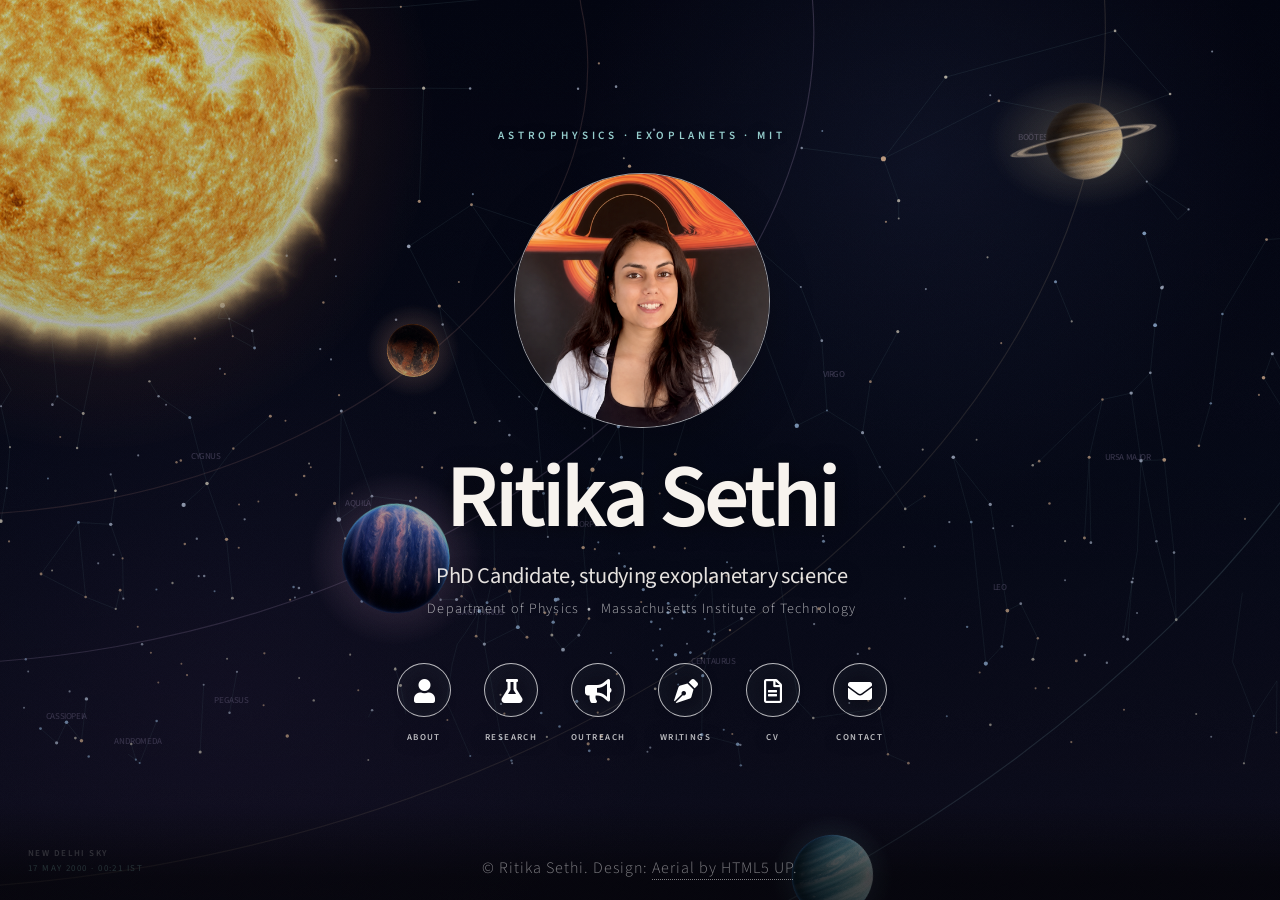
==== index.html @ bb8f1ed7 "Simplify contact layout" ====
<!DOCTYPE HTML>
<!--
	Aerial by HTML5 UP
	html5up.net | @ajlkn
	Free for personal and commercial use under the CCA 3.0 license (html5up.net/license)
	Customized for Ritika Sethi.
-->
<html lang="en">
	<head>
		<title>Ritika Sethi | Exoplanetary Science</title>
		<meta charset="utf-8" />
		<meta name="viewport" content="width=device-width, initial-scale=1, user-scalable=no" />
		<meta name="description" content="Ritika Sethi is a PhD candidate at MIT studying exoplanetary science." />
		<meta name="theme-color" content="#080b18" />
		<script>if (/^((?!chrome|crios|android|edg).)*safari/i.test(navigator.userAgent)) document.documentElement.classList.add('is-safari');</script>
		<link rel="stylesheet" href="assets/css/main.css" />
		<link rel="stylesheet" href="assets/css/styles.css" />
		<noscript><link rel="stylesheet" href="assets/css/noscript.css" /></noscript>
	</head>
	<body class="is-preload">
		<div id="wrapper">
			<div id="bg" aria-hidden="true"></div>
			<canvas id="sky-map" aria-hidden="true"></canvas>
			<div class="sun-glow" aria-hidden="true"></div>
			<img class="realistic-star" src="assets/images/star-realistic-display.png" alt="" aria-hidden="true" decoding="async" />
			<svg class="planetary-lanes" viewBox="0 0 1440 900" preserveAspectRatio="xMidYMid slice" aria-hidden="true" xmlns="http://www.w3.org/2000/svg" xmlns:xlink="http://www.w3.org/1999/xlink">
				<!-- Concentric, gently tilted ellipses centered on the visible Sun at (100, 105). -->
				<path id="lane-rocky" class="orbit-line orbit-line-rocky" d="M 661 6 A 570 390 -10 1 1 -461 204 A 570 390 -10 1 1 661 6" />
				<path id="lane-hot" class="orbit-line orbit-line-hot" d="M 888 -34 A 800 550 -10 1 1 -688 244 A 800 550 -10 1 1 888 -34" />
				<path id="lane-ringed" class="orbit-line orbit-line-ringed" d="M 1173 -84 A 1090 750 -10 1 1 -973 294 A 1090 750 -10 1 1 1173 -84" />
				<path id="lane-ice" class="orbit-line orbit-line-ice" d="M 1548 -150 A 1470 1010 -10 1 1 -1348 360 A 1470 1010 -10 1 1 1548 -150" />
				<defs>
					<radialGradient id="glow-rocky">
						<stop offset="0%" stop-color="#e9a98f" stop-opacity="0.42" />
						<stop offset="100%" stop-color="#e9a98f" stop-opacity="0" />
					</radialGradient>
					<radialGradient id="glow-hot">
						<stop offset="0%" stop-color="#e3a8c5" stop-opacity="0.4" />
						<stop offset="100%" stop-color="#e3a8c5" stop-opacity="0" />
					</radialGradient>
					<radialGradient id="glow-ringed">
						<stop offset="0%" stop-color="#ead39f" stop-opacity="0.34" />
						<stop offset="100%" stop-color="#ead39f" stop-opacity="0" />
					</radialGradient>
					<radialGradient id="glow-ice">
						<stop offset="0%" stop-color="#9ed9e5" stop-opacity="0.38" />
						<stop offset="100%" stop-color="#9ed9e5" stop-opacity="0" />
					</radialGradient>
					<!-- Only the viewport-facing portions are animated; the complete ellipses remain visible above. -->
					<path id="motion-rocky" d="M 651 -33 A 570 390 -10 0 1 -33 499" />
					<path id="motion-hot" d="M 881 -65 A 800 550 -10 0 1 -65 662" />
					<path id="motion-ringed" d="M 1178 -52 A 1090 750 -10 0 1 -78 867" />
					<path id="motion-ice" d="M 1486 294 A 1470 1010 -10 0 1 774 946" />
				</defs>

				<g class="planet-sprite rocky-planet" data-motion-path="motion-rocky" data-travel-time="14">
					<circle class="planet-glow" r="47" fill="url(#glow-rocky)" />
					<image href="assets/images/planet-rocky-display.png" xlink:href="assets/images/planet-rocky-display.png" x="-33" y="-33" width="66" height="66" />
				</g>
				<g class="planet-sprite hot-jupiter" data-motion-path="motion-hot" data-travel-time="19">
					<circle class="planet-glow" r="88" fill="url(#glow-hot)" />
					<image href="assets/images/exoplanet-realistic-display.png" xlink:href="assets/images/exoplanet-realistic-display.png" x="-65" y="-65" width="130" height="130" />
				</g>
				<g class="planet-sprite ringed-planet" data-motion-path="motion-ringed" data-travel-time="24">
					<ellipse class="planet-glow" rx="98" ry="68" fill="url(#glow-ringed)" />
					<image href="assets/images/planet-ringed-display.png" xlink:href="assets/images/planet-ringed-display.png" x="-78" y="-52" width="156" height="104" />
				</g>
				<g class="planet-sprite ice-giant" data-motion-path="motion-ice" data-travel-time="30">
					<circle class="planet-glow" r="61" fill="url(#glow-ice)" />
					<image href="assets/images/planet-ice-giant-display.png" xlink:href="assets/images/planet-ice-giant-display.png" x="-46" y="-46" width="92" height="92" />
				</g>
			</svg>
			<div id="overlay" aria-hidden="true"></div>
			<div id="main">

				<header id="header">
					<p class="eyebrow">Astrophysics · Exoplanets · MIT</p>
					<div class="profile-placeholder">
						<img src="assets/images/ritika-profile-display.png" alt="Portrait of Ritika Sethi in front of black-hole artwork" decoding="async" fetchpriority="high" />
					</div>
					<h1>Ritika Sethi</h1>
					<p class="identity">PhD Candidate, studying exoplanetary science</p>
					<p class="institution">Department of Physics &nbsp;&bull;&nbsp; Massachusetts Institute of Technology</p>
					<nav aria-label="Primary navigation">
						<ul>
							<li><a href="#about" class="icon solid fa-user" aria-label="About" aria-controls="about-panel" aria-expanded="false"><span>About</span></a></li>
							<li><a href="#research" class="icon solid fa-flask" aria-label="Research" aria-controls="research-panel" aria-expanded="false"><span>Research</span></a></li>
							<li><a href="#outreach" class="icon solid fa-bullhorn" aria-label="Outreach" aria-controls="outreach-panel" aria-expanded="false"><span>Outreach</span></a></li>
							<li><a href="#writings" class="icon solid fa-pen-nib" aria-label="Writings" aria-controls="writings-panel" aria-expanded="false"><span>Writings</span></a></li>
							<li><a href="assets/documents/Ritika%20Sethi.pdf" class="icon regular fa-file-alt" aria-label="Open Ritika Sethi’s curriculum vitae" target="_blank" rel="noopener"><span>CV</span></a></li>
							<li><a href="#contact" class="icon solid fa-envelope" aria-label="Contact" aria-controls="contact-panel" aria-expanded="false"><span>Contact</span></a></li>
						</ul>
					</nav>
				</header>

				<footer id="footer">
					<span class="copyright">&copy; Ritika Sethi. Design: <a href="https://html5up.net/aerial">Aerial by HTML5 UP</a>.</span>
				</footer>

			</div>
			<section id="about-panel" class="about-panel-layer" role="dialog" aria-modal="true" aria-labelledby="about-title" aria-hidden="true" inert>
				<article class="about-placard">
					<button class="about-close" type="button" aria-label="Close About panel">&times;</button>
					<p class="about-kicker" id="about-title">About</p>

					<p>I am a PhD candidate at the <strong>Massachusetts Institute of Technology</strong>, where I work with Prof. Sarah Millholland. Before coming to MIT, I completed an integrated Bachelor's and Master's (BS-MS) degree at the <strong>Indian Institute of Science Education and Research (IISER) Berhampur</strong>.</p>

					<p>I am interested in a wide range of problems involving both planets and stars. I'm trying to reconstruct how systems became the way we observe them today. A few questions I have been thinking about recently are:</p>

					<ol class="about-questions">
						<li><strong>How do planets become the mature worlds we observe today?</strong> Mature planets go through billions of years of evolution. I am interested in tracing their histories and understanding which physical processes leave observable imprints on present-day exoplanet populations.</li>
						<li><strong>Can planetary systems survive in some of the densest parts of our Galaxy?</strong> The Nancy Grace Roman Space Telescope has made me think more about stars and planets in the Galactic bulge. I am trying to understand how dense stellar environments reshape binaries and planetary systems.</li>
						<li><strong>Why are some exoplanets so bizarre?</strong> I have a soft spot for the strange planets: highly misaligned, eccentric, and unexpectedly inflated or puffy ones. I like thinking about the dynamical, interior, tidal, and atmospheric evolution that make them so unusual.</li>
						<li><strong>Know thy planet, know thy star.</strong> We cannot fully understand planets without understanding their host stars. Binary stars offer an enormous playground for dynamics. I like working on both wide binaries that can drive dramatic orbital evolution in planets and close binaries that evolve through tidal synchronization, circularization, and spin-orbit alignment.</li>
						<li><strong>What shapes planetary outflows (a closer look)?</strong> Planetary outflows are complex. Their structure and evolution depend on stellar irradiation, heating and cooling, ionization, hydrodynamics, and the gravitational and tidal fields in which the planet is embedded. I enjoy using hydrodynamic simulations to study this complexity, and I am especially interested in how outflows feed back on orbital evolution through angular-momentum transport, reaccretion, and torques from asymmetric tails.</li>
					</ol>

					<p>Feel free to reach out if you'd like to talk about any of these questions or related topics!</p>
					<p>Outside of science, I enjoy sports, hiking with friends, arts and crafts, and eating good food. If you'd like a glimpse of some of my side quests, here are a few fun snapshots.</p>

					<div class="sidequest-grid" aria-label="Life outside science galleries">
						<button class="sidequest-tile" type="button" data-sidequest="sports" data-title="Sports &amp; hikes">
							<span class="sidequest-photo"><img data-src="assets/images/thumb-sports.jpg" alt="Ritika hiking along a snowy forest trail" decoding="async" /></span>
							<span class="sidequest-label"><strong>Sports &amp; hikes</strong><em>Click to see more</em></span>
						</button>
						<button class="sidequest-tile" type="button" data-sidequest="art" data-title="Art &amp; crafts">
							<span class="sidequest-photo"><img data-src="assets/images/thumb-art-layers-of-her.jpg" alt="A colorful abstract portrait painting with flowing layers of blue, green, red, and purple" decoding="async" /></span>
							<span class="sidequest-label"><strong>Art &amp; crafts</strong><em>Click to see more</em></span>
						</button>
						<button class="sidequest-tile" type="button" data-sidequest="food" data-title="Good food">
							<span class="sidequest-photo"><img data-src="assets/images/thumb-food.jpg" alt="A plated restaurant dish with mushroom risotto and dark fruit garnish" decoding="async" /></span>
							<span class="sidequest-label"><strong>Good food</strong><em>Click to see more</em></span>
						</button>
					</div>
				</article>
				<div class="sidequest-lightbox" aria-hidden="true" inert>
					<div class="sidequest-lightbox-card" role="region" aria-labelledby="sidequest-lightbox-title">
						<button class="sidequest-lightbox-close" type="button" aria-label="Close gallery preview">&times;</button>
						<h3 id="sidequest-lightbox-title">Gallery</h3>
						<div class="sidequest-location-view" hidden>
							<p class="sidequest-location-intro">Choose a location to see its photos.</p>
							<div class="sidequest-location-grid">
								<button class="sidequest-location-card" type="button" data-album="alton-bay">
									<span class="sidequest-location-photo"><img data-src="assets/images/thumb-alton-bay.jpg" alt="Ritika at a lake overlook on Mount Major" decoding="async" /></span>
									<span class="sidequest-location-label">
										<span class="sidequest-location-copy"><strong>Mount Major</strong><em>New Hampshire · View photos</em></span>
										<span class="sidequest-location-arrow" aria-hidden="true">&rarr;</span>
									</span>
								</button>
								<button class="sidequest-location-card" type="button" data-album="yosemite">
									<span class="sidequest-location-photo"><img data-src="assets/images/thumb-yosemite.jpg" alt="A star-filled night sky above silhouetted trees in Yosemite National Park" decoding="async" /></span>
									<span class="sidequest-location-label">
										<span class="sidequest-location-copy"><strong>Yosemite National Park</strong><em>California · View photos</em></span>
										<span class="sidequest-location-arrow" aria-hidden="true">&rarr;</span>
									</span>
								</button>
								<button class="sidequest-location-card" type="button" data-album="minute-man">
									<span class="sidequest-location-photo"><img data-src="assets/images/thumb-minute-man.jpg" alt="Ritika standing on the North Bridge at sunset in Minute Man National Historical Park" decoding="async" /></span>
									<span class="sidequest-location-label">
										<span class="sidequest-location-copy"><strong>Minute Man National Historical Park</strong><em>Concord · View photos</em></span>
										<span class="sidequest-location-arrow" aria-hidden="true">&rarr;</span>
									</span>
								</button>
								<button class="sidequest-location-card" type="button" data-album="finger-lakes">
									<span class="sidequest-location-photo"><img class="photo-subtle-brightness" data-src="assets/images/thumb-finger-lakes.jpg" alt="Taughannock Falls descending into a forested gorge in the Finger Lakes" decoding="async" /></span>
									<span class="sidequest-location-label">
										<span class="sidequest-location-copy"><strong>Finger Lakes</strong><em>New York · View photos</em></span>
										<span class="sidequest-location-arrow" aria-hidden="true">&rarr;</span>
									</span>
								</button>
								<button class="sidequest-location-card" type="button" data-album="snow-mountains">
									<span class="sidequest-location-photo"><img data-src="assets/images/thumb-snow-mountains.jpg" alt="An autumn forest stream winding through exposed tree roots and rocks" decoding="async" /></span>
									<span class="sidequest-location-label">
										<span class="sidequest-location-copy"><strong>Snow Mountains</strong><em>North Conway, New Hampshire · View photos</em></span>
										<span class="sidequest-location-arrow" aria-hidden="true">&rarr;</span>
									</span>
								</button>
								<button class="sidequest-location-card" type="button" data-album="middlesex-fells">
									<span class="sidequest-location-photo"><img data-src="assets/images/thumb-middlesex-fells-water.jpg" alt="A calm reservoir bordered by green trees and exposed rock" decoding="async" /></span>
									<span class="sidequest-location-label">
										<span class="sidequest-location-copy"><strong>Middlesex Fells</strong><em>Massachusetts · View photos</em></span>
										<span class="sidequest-location-arrow" aria-hidden="true">&rarr;</span>
									</span>
								</button>
								<button class="sidequest-location-card" type="button" data-album="franconia">
									<span class="sidequest-location-photo"><img data-src="assets/images/thumb-franconia.jpg" alt="Ritika hiking along a snowy forest trail in Franconia Notch State Park" decoding="async" /></span>
									<span class="sidequest-location-label">
										<span class="sidequest-location-copy"><strong>Franconia Notch State Park</strong><em>New Hampshire · View photos</em></span>
										<span class="sidequest-location-arrow" aria-hidden="true">&rarr;</span>
									</span>
								</button>
								<button class="sidequest-location-card" type="button" data-album="blue-hills">
									<span class="sidequest-location-photo"><img data-src="assets/images/thumb-blue-hills.jpg" alt="Ritika making bubbles outdoors at Blue Hills" decoding="async" /></span>
									<span class="sidequest-location-label">
										<span class="sidequest-location-copy"><strong>Blue Hills</strong><em>Milton, Massachusetts · View photos</em></span>
										<span class="sidequest-location-arrow" aria-hidden="true">&rarr;</span>
									</span>
								</button>
								<button class="sidequest-location-card" type="button" data-album="fore-river">
									<span class="sidequest-location-photo"><img data-src="assets/images/thumb-fore-river.jpg" alt="Friends gathered beside a rocky stream in the forest" decoding="async" /></span>
									<span class="sidequest-location-label">
										<span class="sidequest-location-copy"><strong>Fore River Sanctuary</strong><em>Portland · View photos</em></span>
										<span class="sidequest-location-arrow" aria-hidden="true">&rarr;</span>
									</span>
								</button>
							</div>
						</div>
						<div class="sidequest-art-view" hidden>
							<p class="sidequest-location-intro">Choose an artwork to see the larger image.</p>
							<div class="sidequest-location-grid">
								<button class="sidequest-location-card sidequest-art-card" type="button" data-art-index="0">
									<span class="sidequest-location-photo"><img data-src="assets/images/thumb-art-first-painting.jpg" alt="A night-sky painting with silhouetted branches and three birds" decoding="async" /></span>
									<span class="sidequest-location-label"><span class="sidequest-location-copy"><strong>First attempt to paint</strong><em>View artwork</em></span><span class="sidequest-location-arrow" aria-hidden="true">&rarr;</span></span>
								</button>
								<button class="sidequest-location-card sidequest-art-card" type="button" data-art-index="1">
									<span class="sidequest-location-photo"><img data-src="assets/images/thumb-art-layers-of-her.jpg" alt="A colorful abstract portrait painting with flowing layers of blue, green, red, and purple" decoding="async" /></span>
									<span class="sidequest-location-label"><span class="sidequest-location-copy"><strong>Layers of Her</strong><em>View artwork</em></span><span class="sidequest-location-arrow" aria-hidden="true">&rarr;</span></span>
								</button>
								<button class="sidequest-location-card sidequest-art-card" type="button" data-art-index="3">
									<span class="sidequest-location-photo"><img data-src="assets/images/thumb-art-cherry-blossom-castle.jpg" alt="An illuminated cherry blossom castle model displayed beneath a glass dome" decoding="async" /></span>
									<span class="sidequest-location-label"><span class="sidequest-location-copy"><strong>Building a Cherry Blossom Castle</strong><em>View artwork</em></span><span class="sidequest-location-arrow" aria-hidden="true">&rarr;</span></span>
								</button>
								<button class="sidequest-location-card sidequest-art-card" type="button" data-art-index="7">
									<span class="sidequest-location-photo"><img data-src="assets/images/thumb-art-large-sky.jpg" alt="A blue night-sky painting with a large tree, a purple moon, and two small figures" decoding="async" /></span>
									<span class="sidequest-location-label"><span class="sidequest-location-copy"><strong>A small scene under a very large sky.</strong><em>View artwork</em></span><span class="sidequest-location-arrow" aria-hidden="true">&rarr;</span></span>
								</button>
								<button class="sidequest-location-card sidequest-art-card" type="button" data-art-index="4">
									<span class="sidequest-location-photo"><img data-src="assets/images/thumb-art-rangoli-straight.jpg" alt="A colorful handmade peacock rangoli arranged on a tiled floor" decoding="async" /></span>
									<span class="sidequest-location-label"><span class="sidequest-location-copy"><strong>Rangoli — celebrating festivals in color</strong><em>View artwork</em></span><span class="sidequest-location-arrow" aria-hidden="true">&rarr;</span></span>
								</button>
								<button class="sidequest-location-card sidequest-art-card" type="button" data-art-index="2">
									<span class="sidequest-location-photo"><img data-src="assets/images/thumb-art-original-brighter.jpg" alt="Colorful abstract artwork with bright organic shapes on a black background" decoding="async" /></span>
									<span class="sidequest-location-label"><span class="sidequest-location-copy"><strong>What do you see here? I see trees.</strong><em>View artwork</em></span><span class="sidequest-location-arrow" aria-hidden="true">&rarr;</span></span>
								</button>
								<button class="sidequest-location-card sidequest-art-card" type="button" data-art-index="5">
									<span class="sidequest-location-photo"><img data-src="assets/images/thumb-art-kid-again.jpg" alt="A colorful hand-drawn space scene with an astronaut, spaceship, planets, and meteors" decoding="async" /></span>
									<span class="sidequest-location-label"><span class="sidequest-location-copy"><strong>Being a kid again</strong><em>View artwork</em></span><span class="sidequest-location-arrow" aria-hidden="true">&rarr;</span></span>
								</button>
								<button class="sidequest-location-card sidequest-art-card" type="button" data-art-index="6">
									<span class="sidequest-location-photo"><img data-src="assets/images/thumb-art-hold-on-sketch-clear.jpg" alt="A pencil sketch of a child holding an adult’s finger" decoding="async" /></span>
									<span class="sidequest-location-label"><span class="sidequest-location-copy"><strong>I’ll always hold on to you. ♡</strong><em>View artwork</em></span><span class="sidequest-location-arrow" aria-hidden="true">&rarr;</span></span>
								</button>
							</div>
						</div>
						<div class="sidequest-food-view" hidden>
							<p class="sidequest-location-intro">Choose a dish to see its photos.</p>
							<div class="sidequest-location-grid">
								<button class="sidequest-location-card sidequest-food-card" type="button" data-food-album="chokhi-dhani">
									<span class="sidequest-location-photo"><img data-src="assets/images/thumb-food-chokhi-dhani.jpg" alt="Ritika and her friend enjoying Rajasthani thalis at Chokhi Dhani" decoding="async" /></span>
									<span class="sidequest-location-label"><span class="sidequest-location-copy"><strong>Rajasthani Thali at Chokhi Dhani.</strong><em>View photos</em></span><span class="sidequest-location-arrow" aria-hidden="true">&rarr;</span></span>
								</button>
								<button class="sidequest-location-card sidequest-food-card" type="button" data-food-album="food-original">
									<span class="sidequest-location-photo"><img data-src="assets/images/thumb-food.jpg" alt="A plated duck dish with mushroom risotto and dark fruit garnish" decoding="async" /></span>
									<span class="sidequest-location-label"><span class="sidequest-location-copy"><strong>No words — Mistral, Back Bay, Boston.</strong><em>View photo</em></span><span class="sidequest-location-arrow" aria-hidden="true">&rarr;</span></span>
								</button>
								<button class="sidequest-location-card sidequest-food-card" type="button" data-food-album="turkey-breakfast">
									<span class="sidequest-location-photo"><img data-src="assets/images/thumb-food-turkey.jpg" alt="A colorful Turkish breakfast spread arranged across a red table covering" decoding="async" /></span>
									<span class="sidequest-location-label"><span class="sidequest-location-copy"><strong>One of my favorite things about Turkey</strong><em>View photo</em></span><span class="sidequest-location-arrow" aria-hidden="true">&rarr;</span></span>
								</button>
								<button class="sidequest-location-card sidequest-food-card" type="button" data-food-album="pav-bhaji">
									<span class="sidequest-location-photo"><img data-src="assets/images/thumb-food-pav-bhaji.jpg" alt="Homemade pav bhaji surrounded by toasted bread rolls" decoding="async" /></span>
									<span class="sidequest-location-label"><span class="sidequest-location-copy"><strong>Homemade Pav Bhaji</strong><em>View photos</em></span><span class="sidequest-location-arrow" aria-hidden="true">&rarr;</span></span>
								</button>
								<button class="sidequest-location-card sidequest-food-card" type="button" data-food-album="zinnekens-waffles">
									<span class="sidequest-location-photo"><img data-src="assets/images/thumb-food-zinnekens-waffles.jpg" alt="Waffles topped with banana, chocolate and caramel sauces, ice cream, and whipped cream" decoding="async" /></span>
									<span class="sidequest-location-label"><span class="sidequest-location-copy"><strong>Best waffles I’ve ever had!</strong><em>View photo</em></span><span class="sidequest-location-arrow" aria-hidden="true">&rarr;</span></span>
								</button>
								<button class="sidequest-location-card sidequest-food-card" type="button" data-food-album="old-delhi">
									<span class="sidequest-location-photo"><img data-src="assets/images/thumb-food-old-delhi.jpg" alt="Nalli nihari, khamiri roti, and chicken biryani served with onions, radishes, lime, and chutney" decoding="async" /></span>
									<span class="sidequest-location-label"><span class="sidequest-location-copy"><strong>Old Delhi on a plate.</strong><em>View photo</em></span><span class="sidequest-location-arrow" aria-hidden="true">&rarr;</span></span>
								</button>
								<button class="sidequest-location-card sidequest-food-card" type="button" data-food-album="butter-chicken-naan">
									<span class="sidequest-location-photo"><img data-src="assets/images/thumb-food-butter-chicken-naan.jpg" alt="Homemade butter chicken served with naan around a dining table" decoding="async" /></span>
									<span class="sidequest-location-label"><span class="sidequest-location-copy"><strong>Homemade butter chicken and naan</strong><em>View photo</em></span><span class="sidequest-location-arrow" aria-hidden="true">&rarr;</span></span>
								</button>
								<button class="sidequest-location-card sidequest-food-card" type="button" data-food-album="dilli-momos">
									<span class="sidequest-location-photo"><img data-src="assets/images/thumb-food-dilli-momos.jpg" alt="A plate of seasoned Delhi momos served with red and white sauces" decoding="async" /></span>
									<span class="sidequest-location-label"><span class="sidequest-location-copy"><strong>Nothing beats Dilli ke Momos &lt;3</strong><em>View photo</em></span><span class="sidequest-location-arrow" aria-hidden="true">&rarr;</span></span>
								</button>
								<button class="sidequest-location-card sidequest-food-card" type="button" data-food-album="aaloo-kachodi">
									<span class="sidequest-location-photo"><img data-src="assets/images/thumb-food-aaloo-kachodi.jpg" alt="Two homemade potato kachodis served with potato curry" decoding="async" /></span>
									<span class="sidequest-location-label"><span class="sidequest-location-copy"><strong>Homemade aaloo (potato) kachodi</strong><em>View photo</em></span><span class="sidequest-location-arrow" aria-hidden="true">&rarr;</span></span>
								</button>
							</div>
						</div>
						<div class="sidequest-album-view">
							<button class="sidequest-gallery-back" type="button" hidden>&larr; All locations</button>
							<div class="sidequest-lightbox-media">
								<button class="sidequest-gallery-nav sidequest-gallery-prev" type="button" aria-label="Previous photo">&#8249;</button>
								<img class="sidequest-lightbox-image" src="assets/images/thumb-sports.jpg" alt="Ritika hiking along a snowy forest trail" decoding="async" />
								<button class="sidequest-gallery-nav sidequest-gallery-next" type="button" aria-label="Next photo">&#8250;</button>
							</div>
							<p class="sidequest-lightbox-caption">Winter hike</p>
							<p class="sidequest-lightbox-counter" aria-live="polite">1 / 1</p>
						</div>
					</div>
				</div>
			</section>
			<section id="research-panel" class="about-panel-layer research-panel-layer" role="dialog" aria-modal="true" aria-labelledby="research-title" aria-hidden="true" inert>
				<article class="about-placard research-placard">
					<button class="about-close research-close" type="button" aria-label="Close Research panel">&times;</button>
					<p class="about-kicker" id="research-title">Research</p>

					<div class="research-intro">
						<p>Here are a few snapshots of the research I’ve been working on and the questions I’ve been thinking about.</p>
						<p class="research-publications">For a complete list of my publications, see <a href="https://ui.adsabs.harvard.edu/public-libraries/SGVfj--USyupX41MkSkURA" target="_blank" rel="noopener noreferrer">NASA ADS</a> or <a href="https://scholar.google.com/citations?user=SPMvAXYAAAAJ&amp;hl=en" target="_blank" rel="noopener noreferrer">Google Scholar</a>.</p>
					</div>

					<div class="research-features">
						<article class="research-feature research-feature--evolution">
							<div class="research-card-inner">
								<div class="research-card-face research-card-front">
									<h3 class="research-feature-title--long">Tracing the evolutionary histories of exoplanetary systems.</h3>
									<button class="research-figure research-figure--full research-card-turn" type="button" aria-label="Read the motivation for tracing the evolutionary histories of exoplanetary systems" aria-pressed="false">
										<img src="assets/images/research-evolutionary-histories.webp" alt="Diagram connecting planetary orbital misalignment and tidal heating with occurrence-rate measurements across young, intermediate, and old planetary populations" loading="lazy" decoding="async" />
									</button>
									<div class="research-card-footer">
										<div class="research-links research-paper-links" aria-label="Relevant papers for tracing the evolutionary histories of exoplanetary systems">
											<span class="research-links-label">Relevant papers:</span>
											<a href="https://ui.adsabs.harvard.edu/abs/2025ApJ...988..247S/abstract" target="_blank" rel="noopener noreferrer">Sethi &amp; Millholland 2025</a>
											<a href="https://ui.adsabs.harvard.edu/abs/2026arXiv260920611S/abstract" target="_blank" rel="noopener noreferrer">Sethi, Millholland &amp; Hallatt 2026</a>
											<a href="#" aria-disabled="true" data-placeholder-link>Code coming soon</a>
										</div>
										<button class="research-turn-prompt research-card-turn" type="button">Read the bigger picture <span aria-hidden="true">↻</span></button>
									</div>
								</div>
								<div class="research-card-face research-card-back" aria-hidden="true" inert>
									<h3 class="research-feature-title--long">Tracing the evolutionary histories of exoplanetary systems.</h3>
									<p>Mature planetary systems often carry hidden imprints of the pathways that shaped them. Their orbital architectures—particularly highly misaligned or eccentric orbits—can preserve clues about a dynamically violent past. I use theoretical models to reconstruct these histories and understand the origins of unusual architectures, including the effects of gravitational perturbations from other planets or stellar companions on planetary orbits. I am also interested in how the subsequent tidal evolution of these systems can reshape not only a planet’s orbit, but also its physical properties—for example, tidal heating can inflate a planet’s radius and lower its density.</p>
									<p>A complementary question is how the broader planet population evolves with time. Much of what we know about small planets comes from mature systems, giving us primarily the end state after billions of years of evolution. Some of the first occurrence-rate measurements around young stars are now providing snapshots of planetary populations at earlier stages, allowing us to ask how those populations transform with age. I develop computationally efficient models that follow atmospheric mass loss, thermal evolution, and orbital dynamics in a coupled way—an approach that remains relatively unexplored—to understand how these interdependent physical processes sculpt young planets into the mature populations we observe today.</p>
									<button class="research-turn-prompt research-card-turn" type="button">Return to the figure <span aria-hidden="true">↺</span></button>
								</div>
							</div>
						</article>

						<article class="research-feature">
							<div class="research-card-inner">
								<div class="research-card-face research-card-front">
									<h3>The 3D Hydrodynamics of Planetary Outflows</h3>
									<button class="research-figure research-figure-placeholder research-card-turn" type="button" aria-label="Read the motivation for The 3D Hydrodynamics of Planetary Outflows" aria-pressed="false"><span>Figure coming soon</span></button>
									<div class="research-links" aria-label="Links for The 3D Hydrodynamics of Planetary Outflows">
										<a href="#" aria-disabled="true" data-placeholder-link>Publication details coming soon</a>
										<a href="#" aria-disabled="true" data-placeholder-link>Code coming soon</a>
									</div>
									<button class="research-turn-prompt research-card-turn" type="button">Read the bigger picture <span aria-hidden="true">↻</span></button>
								</div>
								<div class="research-card-face research-card-back" aria-hidden="true" inert>
									<h3>The 3D Hydrodynamics of Planetary Outflows</h3>
									<p>Planetary outflows are shaped by stellar irradiation, heating and cooling, ionization, hydrodynamics, and the gravitational and tidal fields in which the planet is embedded. I use 3D hydrodynamic simulations to study the structure of these outflows and how they may feed back on orbital evolution through angular-momentum transport, reaccretion, and asymmetric torques.</p>
									<button class="research-turn-prompt research-card-turn" type="button">Return to the figure <span aria-hidden="true">↺</span></button>
								</div>
							</div>
						</article>

						<article class="research-feature">
							<div class="research-card-inner">
								<div class="research-card-face research-card-front">
									<h3>Planets in a Galactic Context</h3>
									<button class="research-figure research-figure-placeholder research-card-turn" type="button" aria-label="Read the motivation for Planets in a Galactic Context" aria-pressed="false"><span>Figure coming soon</span></button>
									<div class="research-links" aria-label="Links for Planets in a Galactic Context">
										<a href="#" aria-disabled="true" data-placeholder-link>Project details coming soon</a>
										<a href="#" aria-disabled="true" data-placeholder-link>Code coming soon</a>
									</div>
									<button class="research-turn-prompt research-card-turn" type="button">Read the bigger picture <span aria-hidden="true">↻</span></button>
								</div>
								<div class="research-card-face research-card-back" aria-hidden="true" inert>
									<h3>Planets in a Galactic Context</h3>
									<p>Planetary systems do not evolve in isolation. I am interested in how the broader Galactic environment—especially dense stellar regions such as the Galactic bulge—can alter binaries and planetary systems through repeated stellar encounters and long-term dynamical evolution.</p>
									<button class="research-turn-prompt research-card-turn" type="button">Return to the figure <span aria-hidden="true">↺</span></button>
								</div>
							</div>
						</article>

						<article class="research-feature">
							<div class="research-card-inner">
								<div class="research-card-face research-card-front">
									<h3>Tidal Evolution in Binary Stars</h3>
									<button class="research-figure research-figure-placeholder research-card-turn" type="button" aria-label="Read the motivation for Tidal Evolution in Binary Stars" aria-pressed="false"><span>Figure coming soon</span></button>
									<div class="research-links" aria-label="Links for Tidal Evolution in Binary Stars">
										<a href="#" aria-disabled="true" data-placeholder-link>Publication details coming soon</a>
									</div>
									<button class="research-turn-prompt research-card-turn" type="button">Read the bigger picture <span aria-hidden="true">↻</span></button>
								</div>
								<div class="research-card-face research-card-back" aria-hidden="true" inert>
									<h3>Tidal Evolution in Binary Stars</h3>
									<p>Binary stars provide a rich laboratory for studying long-term dynamical evolution. I am interested in how tides drive synchronization, circularization, and spin-orbit evolution in close binaries, and how wider stellar companions can trigger strong dynamical changes in planetary systems.</p>
									<button class="research-turn-prompt research-card-turn" type="button">Return to the figure <span aria-hidden="true">↺</span></button>
								</div>
							</div>
						</article>
					</div>
				</article>
			</section>
			<section id="outreach-panel" class="about-panel-layer coming-soon-panel-layer" role="dialog" aria-modal="true" aria-labelledby="outreach-title" aria-hidden="true" inert>
				<article class="about-placard coming-soon-placard">
					<button class="about-close coming-soon-close" type="button" aria-label="Close Outreach panel">&times;</button>
					<h2 id="outreach-title">Coming soon.</h2>
				</article>
			</section>
			<section id="writings-panel" class="about-panel-layer coming-soon-panel-layer" role="dialog" aria-modal="true" aria-labelledby="writings-title" aria-hidden="true" inert>
				<article class="about-placard coming-soon-placard">
					<button class="about-close coming-soon-close" type="button" aria-label="Close Writings panel">&times;</button>
					<h2 id="writings-title">Coming soon.</h2>
				</article>
			</section>
			<section id="contact-panel" class="about-panel-layer contact-panel-layer" role="dialog" aria-modal="true" aria-labelledby="contact-title" aria-hidden="true" inert>
				<article class="about-placard contact-placard">
					<button class="about-close contact-close" type="button" aria-label="Close Contact panel">&times;</button>
					<p class="about-kicker">Contact</p>
					<div class="contact-layout">
						<div class="contact-primary">
							<div class="contact-intro">
								<h2 id="contact-title">Get in touch</h2>
								<p>I am always happy to talk about exoplanets, planetary evolution, collaborations, or science communication.</p>
							</div>
							<nav class="contact-links" aria-label="Contact and social links">
								<a class="contact-link" href="mailto:rsethi@mit.edu" aria-label="Email Ritika Sethi at rsethi@mit.edu">
									<span class="contact-link-icon fas fa-envelope" aria-hidden="true"></span>
									<span><strong>Email</strong><small>rsethi@mit.edu</small></span>
								</a>
								<a class="contact-link" href="https://www.linkedin.com/in/ritika-sethi-a97131249?utm_source=share_via&amp;utm_content=profile&amp;utm_medium=member_ios" target="_blank" rel="noopener noreferrer" aria-label="Connect with Ritika Sethi on LinkedIn">
									<span class="contact-link-icon fab fa-linkedin-in" aria-hidden="true"></span>
									<span><strong>LinkedIn</strong><small>Connect with me</small></span>
								</a>
								<a class="contact-link" href="https://www.instagram.com/prettyqrious/" target="_blank" rel="noopener noreferrer" aria-label="Visit PrettyQrious on Instagram">
									<span class="contact-link-icon fab fa-instagram" aria-hidden="true"></span>
									<span><strong>PrettyQrious</strong><small>Science communication &amp; astronomy</small></span>
								</a>
							</nav>
						</div>
						<aside class="contact-office" aria-labelledby="contact-office-title">
							<span class="contact-office-icon fas fa-map-marker-alt" aria-hidden="true"></span>
							<h3 id="contact-office-title">Office / MIT</h3>
							<address>MIT Kavli Institute for Astrophysics and Space Research<br />McNair Building (Building 37)<br />70 Vassar St, Cambridge, MA 02139</address>
						</aside>
					</div>
				</article>
			</section>
			<p class="sky-caption" aria-hidden="true"><span>New Delhi sky</span><time id="sky-time">17 May 2000 · 00:00 IST</time></p>
			<p class="constellation-tooltip" aria-hidden="true"></p>
		</div>
		<script src="assets/js/sky-data.js"></script>
		<script src="assets/js/sky.js"></script>
		<script>
			(function animatePlanetsFromRandomPhases() {
				const reducedMotion = window.matchMedia('(prefers-reduced-motion: reduce)').matches;
				const isSafari = document.documentElement.classList.contains('is-safari');
				// Planet transforms are inexpensive; 24–30 FPS keeps their paths fluid
				// while avoiding unnecessary 60 FPS SVG updates.
				const planetFrameInterval = isSafari ? 42 : 33;
				const phaseSlots = [0.08, 0.31, 0.56, 0.81]
					.map(phase => phase + (Math.random() - 0.5) * 0.1);

				for (let index = phaseSlots.length - 1; index > 0; index -= 1) {
					const swapIndex = Math.floor(Math.random() * (index + 1));
					[phaseSlots[index], phaseSlots[swapIndex]] = [phaseSlots[swapIndex], phaseSlots[index]];
				}

				const planets = Array.from(document.querySelectorAll('.planet-sprite')).map((planet, index) => {
					const path = document.getElementById(planet.dataset.motionPath);
					const image = planet.querySelector('image');
					const travelTime = Number.parseFloat(planet.dataset.travelTime);
					const pathLength = path.getTotalLength();
					const faceRotation = Math.random() * 360;

					image.setAttribute('transform', `rotate(${faceRotation.toFixed(1)})`);
					return { planet, path, pathLength, travelTime, phase: phaseSlots[index] };
				});

				const startedAt = performance.now();
				let lastPlanetFrame = -Infinity;
				function renderPlanets(now) {
					const paused = document.hidden || document.body.classList.contains('modal-open');
					if (!paused && now - lastPlanetFrame >= planetFrameInterval) {
						planets.forEach(({ planet, path, pathLength, travelTime, phase }) => {
							const cycleTime = travelTime + 0.5;
							const elapsed = ((now - startedAt) / 1000 + phase * travelTime) % cycleTime;
							const progress = Math.min(elapsed / travelTime, 1);
							const point = path.getPointAtLength(pathLength * progress);
							planet.setAttribute('transform', `translate(${point.x.toFixed(2)} ${point.y.toFixed(2)})`);
						});
						lastPlanetFrame = now;
					}

					if (!reducedMotion) {
						window.requestAnimationFrame(renderPlanets);
					}
				}

				renderPlanets(startedAt);
			})();

			(function setUpAboutPanel() {
				const trigger = document.querySelector('[aria-controls="about-panel"]');
				const panel = document.getElementById('about-panel');
				const closeButton = panel.querySelector('.about-close');
				const main = document.getElementById('main');
				const placard = panel.querySelector('.about-placard');
				const sidequestTiles = Array.from(panel.querySelectorAll('.sidequest-tile'));
				const lightbox = panel.querySelector('.sidequest-lightbox');
				const lightboxCard = panel.querySelector('.sidequest-lightbox-card');
				const lightboxClose = panel.querySelector('.sidequest-lightbox-close');
				const lightboxTitle = panel.querySelector('#sidequest-lightbox-title');
				const lightboxImage = panel.querySelector('.sidequest-lightbox-image');
				const lightboxCaption = panel.querySelector('.sidequest-lightbox-caption');
				const lightboxCounter = panel.querySelector('.sidequest-lightbox-counter');
				const previousPhoto = panel.querySelector('.sidequest-gallery-prev');
				const nextPhoto = panel.querySelector('.sidequest-gallery-next');
				const locationView = panel.querySelector('.sidequest-location-view');
				const artView = panel.querySelector('.sidequest-art-view');
				const foodView = panel.querySelector('.sidequest-food-view');
				const albumView = panel.querySelector('.sidequest-album-view');
				const locationCards = Array.from(panel.querySelectorAll('.sidequest-location-card'));
				const artCards = Array.from(panel.querySelectorAll('.sidequest-art-card'));
				const foodCards = Array.from(panel.querySelectorAll('.sidequest-food-card'));
				const galleryBack = panel.querySelector('.sidequest-gallery-back');
				const galleries = {
					franconia: [
						{ src: 'assets/images/sidequest-franconia-hike.jpg', alt: 'Ritika hiking along a snowy forest trail in Franconia Notch State Park', caption: 'Franconia Notch State Park, New Hampshire' },
						{ src: 'assets/images/sidequest-franconia-stream.jpg', alt: 'A stream winding through a snow-covered forest in Franconia Notch State Park', caption: 'Franconia Notch State Park, New Hampshire' }
					],
					'fore-river': [
						{ src: 'assets/images/sidequest-fore-river-group.jpg', alt: 'Friends gathered beside a rocky stream in the forest', caption: 'Fore River Sanctuary, Portland' },
						{ src: 'assets/images/sidequest-fore-river-falls.jpg', alt: 'A small waterfall flowing over dark rocks beneath a green forest canopy', caption: 'Fore River Sanctuary, Portland' }
					],
					yosemite: [
						{ src: 'assets/images/sidequest-yosemite-stars.jpg', alt: 'A star-filled night sky above silhouetted trees in Yosemite National Park', caption: 'Yosemite National Park, California' },
						{ src: 'assets/images/sidequest-yosemite-falls-night.jpg', alt: 'Yosemite Falls and granite cliffs beneath a star-filled night sky', caption: 'Yosemite National Park, California' }
					],
					'finger-lakes': [
						{ src: 'assets/images/sidequest-finger-lakes-taughannock.jpg', alt: 'Taughannock Falls descending into a forested gorge in the Finger Lakes', caption: 'Taughannock Falls · Finger Lakes, New York', brighten: true },
						{ src: 'assets/images/sidequest-finger-lakes-ithaca-falls.jpg', alt: 'A broad waterfall cascading over layered rock in the Finger Lakes', caption: 'Finger Lakes, New York' }
					],
					'snow-mountains': [
						{ src: 'assets/images/sidequest-snow-mountains-stream.jpg', alt: 'An autumn forest stream winding through exposed tree roots and rocks', caption: 'Snow Mountains · North Conway, New Hampshire' },
						{ src: 'assets/images/sidequest-snow-mountains-overlook.jpg', alt: 'A broad mountain view beneath a clear blue sky near North Conway', caption: 'Snow Mountains · North Conway, New Hampshire' },
						{ src: 'assets/images/sidequest-snow-mountains-waterfall.jpg', alt: 'A waterfall framed by colorful autumn foliage in the mountains', caption: 'Snow Mountains · North Conway, New Hampshire' }
					],
					'minute-man': [
						{ src: 'assets/images/sidequest-minute-man-portrait.jpg', alt: 'Ritika standing on the North Bridge at sunset in Minute Man National Historical Park', caption: 'Minute Man National Historical Park · Concord' },
						{ src: 'assets/images/sidequest-minute-man-river.jpg', alt: 'A quiet river bordered by leafless trees beneath a clear blue sky', caption: 'Minute Man National Historical Park · Concord' },
						{ src: 'assets/images/sidequest-minute-man-sunset.jpg', alt: 'The North Bridge and river silhouetted against a golden sunset', caption: 'Minute Man National Historical Park · Concord' }
					],
					'middlesex-fells': [
						{ src: 'assets/images/sidequest-middlesex-fells-reservoir.jpg', alt: 'A calm reservoir bordered by green trees and exposed rock', caption: 'Middlesex Fells, Massachusetts' },
						{ src: 'assets/images/sidequest-middlesex-fells-hilltop.jpg', alt: 'A green hilltop view overlooking the towns surrounding Middlesex Fells', caption: 'Middlesex Fells, Massachusetts' }
					],
					'blue-hills': [
						{ src: 'assets/images/sidequest-blue-hills-bubbles.jpg', alt: 'Ritika making bubbles outdoors at Blue Hills', caption: 'Blue Hills · Milton, Massachusetts' },
						{ src: 'assets/images/sidequest-blue-hills-hike.jpg', alt: 'Friends posing on a rocky hiking trail at Blue Hills', caption: 'Blue Hills · Milton, Massachusetts' }
					],
					'alton-bay': [
						{ src: 'assets/images/sidequest-alton-bay-portrait.jpg', alt: 'Ritika at a lake overlook on Mount Major', caption: 'Mount Major, New Hampshire' },
						{ src: 'assets/images/sidequest-alton-bay-overlook.jpg', alt: 'A panoramic lake and mountain view beneath dramatic clouds from Mount Major', caption: 'Mount Major, New Hampshire' },
						{ src: 'assets/images/sidequest-alton-bay-boulders.jpg', alt: 'Two hikers climbing across large boulders in the forest on Mount Major', caption: 'Mount Major, New Hampshire' }
					],
					art: [
						{ src: 'assets/images/sidequest-art-first-painting.jpg', alt: 'A night-sky painting with silhouetted branches and three birds', caption: 'First attempt to paint' },
						{ src: 'assets/images/sidequest-art-layers-of-her.jpg', alt: 'A colorful abstract portrait painting with flowing layers of blue, green, red, and purple', caption: 'Layers of Her — There are rivers in her softness, forests in her patience, and fire in the places she protects.' },
						{ src: 'assets/images/sidequest-art-original-brighter.jpg', alt: 'Colorful abstract artwork with bright organic shapes on a black background', caption: 'What do you see here? I see trees.' },
						{ src: 'assets/images/sidequest-art-cherry-blossom-castle.jpg', alt: 'An illuminated cherry blossom castle model displayed beneath a glass dome', caption: 'Building a Cherry Blossom Castle' },
						{ src: 'assets/images/sidequest-art-rangoli-straight.jpg', alt: 'A colorful handmade peacock rangoli arranged on a tiled floor', caption: 'Rangoli — the Indian art of celebrating festivals with color.' },
						{ src: 'assets/images/sidequest-art-kid-again.jpg', alt: 'A colorful hand-drawn space scene with an astronaut, spaceship, planets, and meteors', caption: 'Being a kid again—scribbling the things that fascinate me.' },
						{ src: 'assets/images/sidequest-art-hold-on-sketch-clear.jpg', alt: 'A pencil sketch of a child holding an adult’s finger', caption: 'I’ll always hold on to you. ♡' },
						{ src: 'assets/images/sidequest-art-large-sky.jpg', alt: 'A blue night-sky painting with a large tree, a purple moon, and two small figures', caption: 'A small scene under a very large sky.' }
					],
					'food-original': [
						{ src: 'assets/images/sidequest-food-original.png', alt: 'A plated duck dish with mushroom risotto and dark fruit garnish', caption: 'No words — Mistral, Back Bay, Boston.' }
					],
					'dilli-momos': [
						{ src: 'assets/images/sidequest-food-dilli-momos.jpg', alt: 'A plate of seasoned Delhi momos served with red and white sauces', caption: 'Nothing beats Dilli ke Momos <3' }
					],
					'old-delhi': [
						{ src: 'assets/images/sidequest-food-old-delhi.jpg', alt: 'Nalli nihari, khamiri roti, and chicken biryani served with onions, radishes, lime, and chutney', caption: 'Old Delhi on a plate: nalli nihari, khamiri roti, and chicken biryani.' }
					],
					'turkey-breakfast': [
						{ src: 'assets/images/sidequest-food-turkey.jpg', alt: 'A colorful Turkish breakfast spread arranged across a red table covering', caption: 'One of my favorite things about Turkey' }
					],
					'pav-bhaji': [
						{ src: 'assets/images/sidequest-food-pav-bhaji-overhead.jpg', alt: 'Homemade pav bhaji surrounded by toasted bread rolls, viewed from above', caption: 'Homemade Pav Bhaji' },
						{ src: 'assets/images/sidequest-food-pav-bhaji-window.jpg', alt: 'Homemade pav bhaji photographed beside a window overlooking the city', caption: 'Homemade Pav Bhaji' }
					],
					'aaloo-kachodi': [
						{ src: 'assets/images/sidequest-food-aaloo-kachodi.jpg', alt: 'Two homemade potato kachodis served with potato curry', caption: 'Homemade aaloo (potato) kachodi' }
					],
					'butter-chicken-naan': [
						{ src: 'assets/images/sidequest-food-butter-chicken-naan.jpg', alt: 'Homemade butter chicken served with naan around a dining table', caption: 'Homemade butter chicken and naan' }
					],
					'chokhi-dhani': [
						{ src: 'assets/images/sidequest-food-chokhi-dhani-friends.jpg', alt: 'Ritika and her friend enjoying Rajasthani thalis at Chokhi Dhani', caption: 'Rajasthani thali at Chokhi Dhani — so much culture and flavor on one plate.' },
						{ src: 'assets/images/sidequest-food-chokhi-dhani-thali.jpg', alt: 'A traditional Rajasthani thali served at Chokhi Dhani', caption: 'Rajasthani thali at Chokhi Dhani — so much culture and flavor on one plate.' }
					],
					'zinnekens-waffles': [
						{ src: 'assets/images/sidequest-food-zinnekens-waffles.jpg', alt: 'Waffles topped with banana, chocolate and caramel sauces, ice cream, and whipped cream', caption: 'Zinneken’s in Harvard Square — the best waffles I’ve ever had!' }
					]
				};
				const galleryTitles = {
					franconia: 'Franconia Notch State Park, New Hampshire',
					'fore-river': 'Fore River Sanctuary, Portland',
					yosemite: 'Yosemite National Park, California',
					'finger-lakes': 'Finger Lakes, New York',
					'snow-mountains': 'Snow Mountains, North Conway, New Hampshire',
					'minute-man': 'Minute Man National Historical Park, Concord',
					'middlesex-fells': 'Middlesex Fells, Massachusetts',
					'blue-hills': 'Blue Hills, Milton, Massachusetts',
					'alton-bay': 'Mount Major, New Hampshire',
					art: 'Art & crafts',
					'food-original': 'Mistral, Back Bay, Boston',
					'dilli-momos': 'Nothing beats Dilli ke Momos <3',
					'old-delhi': 'Old Delhi on a plate',
					'turkey-breakfast': 'One of my favorite things about Turkey',
					'pav-bhaji': 'Homemade Pav Bhaji',
					'aaloo-kachodi': 'Homemade aaloo (potato) kachodi',
					'butter-chicken-naan': 'Homemade butter chicken and naan',
					'chokhi-dhani': 'Rajasthani thali at Chokhi Dhani',
					'zinnekens-waffles': 'Zinneken’s in Harvard Square'
				};
				let activeTile = null;
				let activeGallery = [];
				let activeImageIndex = 0;
				let gridScrollTop = 0;
				let activeGrid = null;

				function loadImagesWithin(container) {
					container.querySelectorAll('img[data-src]').forEach(image => {
						image.src = image.dataset.src;
						image.removeAttribute('data-src');
					});
				}

				function renderGalleryImage() {
					const item = activeGallery[activeImageIndex];
					if (!item) return;
					lightboxImage.src = item.src;
					lightboxImage.alt = item.alt;
					lightboxImage.classList.toggle('photo-subtle-brightness', Boolean(item.brighten));
					lightboxCaption.textContent = item.caption;
					lightboxCounter.textContent = `${activeImageIndex + 1} / ${activeGallery.length}`;
					const hasMultiplePhotos = activeGallery.length > 1;
					previousPhoto.hidden = !hasMultiplePhotos;
					nextPhoto.hidden = !hasMultiplePhotos;
				}

				function moveGallery(direction) {
					activeImageIndex = (activeImageIndex + direction + activeGallery.length) % activeGallery.length;
					renderGalleryImage();
				}

				function showCardGrid(gridName, restoreScroll = false) {
					activeGrid = gridName;
					const showingSports = gridName === 'sports';
					const showingArt = gridName === 'art';
					const activeCardView = showingSports ? locationView : (showingArt ? artView : foodView);
					loadImagesWithin(activeCardView);
					lightboxTitle.textContent = showingSports ? 'Sports & hikes' : (showingArt ? 'Art & crafts' : 'Good food');
					locationView.hidden = !showingSports;
					artView.hidden = !showingArt;
					foodView.hidden = gridName !== 'food';
					albumView.hidden = true;
					lightboxImage.src = 'assets/images/thumb-sports.jpg';
					window.requestAnimationFrame(() => {
						lightboxCard.scrollTop = restoreScroll ? gridScrollTop : 0;
					});
				}

				function showAlbum(albumName, returnGrid = null, artIndex = null) {
					if (returnGrid) {
						gridScrollTop = lightboxCard.scrollTop;
						activeGrid = returnGrid;
					}
					activeGallery = galleries[albumName];
					if (albumName === 'art' && artIndex !== null) activeGallery = [galleries.art[artIndex]];
					activeImageIndex = 0;
					lightboxTitle.textContent = galleryTitles[albumName];
					locationView.hidden = true;
					artView.hidden = true;
					foodView.hidden = true;
					albumView.hidden = false;
					galleryBack.hidden = !returnGrid;
					if (returnGrid) galleryBack.innerHTML = returnGrid === 'art' ? '&larr; All artworks' : (returnGrid === 'food' ? '&larr; All dishes' : '&larr; All locations');
					renderGalleryImage();
					lightboxCard.scrollTop = 0;
				}

				function setLightboxOpen(open, tile = activeTile) {
					if (open && tile) {
						activeTile = tile;
						lightbox.dataset.sidequest = tile.dataset.sidequest;
						if (tile.dataset.sidequest === 'sports') showCardGrid('sports', false);
						else if (tile.dataset.sidequest === 'art') showCardGrid('art', false);
						else if (tile.dataset.sidequest === 'food') showCardGrid('food', false);
						else showAlbum(tile.dataset.sidequest, false);
					}
					lightbox.classList.toggle('is-visible', open);
					lightbox.setAttribute('aria-hidden', String(!open));
					lightbox.toggleAttribute('inert', !open);
					placard.toggleAttribute('inert', open);
					if (!open) lightboxImage.src = 'assets/images/thumb-sports.jpg';
					if (open) lightboxClose.focus();
					else if (activeTile) activeTile.focus();
				}

				function setOpen(open) {
					if (!open && lightbox.classList.contains('is-visible')) setLightboxOpen(false);
					if (open) loadImagesWithin(placard);
					panel.classList.toggle('is-visible', open);
					panel.setAttribute('aria-hidden', String(!open));
					trigger.setAttribute('aria-expanded', String(open));
					panel.toggleAttribute('inert', !open);
					main.toggleAttribute('inert', open);
					document.body.classList.toggle('modal-open', open);
					if (open) closeButton.focus();
					else trigger.focus();
				}

				trigger.addEventListener('click', event => {
					event.preventDefault();
					setOpen(true);
				});
				closeButton.addEventListener('click', () => setOpen(false));
				sidequestTiles.forEach(tile => tile.addEventListener('click', () => setLightboxOpen(true, tile)));
				locationCards.filter(card => card.dataset.album).forEach(card => card.addEventListener('click', () => showAlbum(card.dataset.album, 'sports')));
				artCards.forEach(card => card.addEventListener('click', () => showAlbum('art', 'art', Number(card.dataset.artIndex))));
				foodCards.forEach(card => card.addEventListener('click', () => showAlbum(card.dataset.foodAlbum, 'food')));
				galleryBack.addEventListener('click', () => showCardGrid(activeGrid, true));
				previousPhoto.addEventListener('click', () => moveGallery(-1));
				nextPhoto.addEventListener('click', () => moveGallery(1));
				lightboxClose.addEventListener('click', () => setLightboxOpen(false));
				lightbox.addEventListener('click', event => {
					if (event.target === lightbox) setLightboxOpen(false);
				});
				panel.addEventListener('click', event => {
					if (event.target === panel) setOpen(false);
				});
				document.addEventListener('keydown', event => {
					const albumIsVisible = lightbox.classList.contains('is-visible') && !albumView.hidden;
					if (albumIsVisible && event.key === 'ArrowLeft') return moveGallery(-1);
					if (albumIsVisible && event.key === 'ArrowRight') return moveGallery(1);
					if (event.key !== 'Escape') return;
					if (lightbox.classList.contains('is-visible')) setLightboxOpen(false);
					else if (panel.classList.contains('is-visible')) setOpen(false);
				});
			})();

			(function setUpResearchPanel() {
				const trigger = document.querySelector('[aria-controls="research-panel"]');
				const panel = document.getElementById('research-panel');
				if (!trigger || !panel) return;
				const closeButton = panel.querySelector('.research-close');
				const placard = panel.querySelector('.research-placard');
				const main = document.getElementById('main');

				function setOpen(open) {
					panel.classList.toggle('is-visible', open);
					panel.setAttribute('aria-hidden', String(!open));
					panel.toggleAttribute('inert', !open);
					trigger.setAttribute('aria-expanded', String(open));
					main.toggleAttribute('inert', open);
					document.body.classList.toggle('modal-open', open);
					if (open) {
						placard.scrollTop = 0;
						closeButton.focus();
					} else {
						trigger.focus();
					}
				}

				trigger.addEventListener('click', event => {
					event.preventDefault();
					setOpen(true);
				});
				closeButton.addEventListener('click', () => setOpen(false));
				panel.addEventListener('click', event => {
					if (event.target === panel) setOpen(false);
				});
				panel.querySelectorAll('[data-placeholder-link]').forEach(link => {
					link.addEventListener('click', event => event.preventDefault());
				});
				panel.querySelectorAll('.research-feature').forEach(card => {
					const front = card.querySelector('.research-card-front');
					const back = card.querySelector('.research-card-back');
					const frontTurn = front && front.querySelector('.research-card-turn');
					const backTurn = back && back.querySelector('.research-card-turn');
					if (!front || !back || !frontTurn || !backTurn) return;

					function setFlipped(flipped, source) {
						card.classList.toggle('is-flipped', flipped);
						front.setAttribute('aria-hidden', String(flipped));
						back.setAttribute('aria-hidden', String(!flipped));
						front.toggleAttribute('inert', flipped);
						back.toggleAttribute('inert', !flipped);
						front.querySelectorAll('.research-card-turn').forEach(button => {
							button.setAttribute('aria-pressed', String(flipped));
						});
						if (source) requestAnimationFrame(() => (flipped ? backTurn : frontTurn).focus());
					}

					card.querySelectorAll('.research-card-turn').forEach(button => {
						button.addEventListener('click', () => setFlipped(!card.classList.contains('is-flipped'), button));
					});
					back.addEventListener('click', event => {
						if (event.target.closest('.research-card-turn')) return;
						setFlipped(false, event);
					});
				});
				document.addEventListener('keydown', event => {
					if (event.key === 'Escape' && panel.classList.contains('is-visible')) setOpen(false);
				});
			})();

			(function setUpContactPanel() {
				const trigger = document.querySelector('[aria-controls="contact-panel"]');
				const panel = document.getElementById('contact-panel');
				if (!trigger || !panel) return;
				const closeButton = panel.querySelector('.contact-close');
				const placard = panel.querySelector('.contact-placard');
				const main = document.getElementById('main');

				function setOpen(open) {
					panel.classList.toggle('is-visible', open);
					panel.setAttribute('aria-hidden', String(!open));
					panel.toggleAttribute('inert', !open);
					trigger.setAttribute('aria-expanded', String(open));
					main.toggleAttribute('inert', open);
					document.body.classList.toggle('modal-open', open);
					if (open) {
						placard.scrollTop = 0;
						closeButton.focus();
					} else {
						trigger.focus();
					}
				}

				trigger.addEventListener('click', event => {
					event.preventDefault();
					setOpen(true);
				});
				closeButton.addEventListener('click', () => setOpen(false));
				panel.addEventListener('click', event => {
					if (event.target === panel) setOpen(false);
				});
				document.addEventListener('keydown', event => {
					if (event.key === 'Escape' && panel.classList.contains('is-visible')) setOpen(false);
				});
			})();

			(function setUpComingSoonPanels() {
				const main = document.getElementById('main');
				['outreach-panel', 'writings-panel'].forEach(panelId => {
					const trigger = document.querySelector(`[aria-controls="${panelId}"]`);
					const panel = document.getElementById(panelId);
					if (!trigger || !panel) return;
					const closeButton = panel.querySelector('.coming-soon-close');

					function setOpen(open) {
						panel.classList.toggle('is-visible', open);
						panel.setAttribute('aria-hidden', String(!open));
						panel.toggleAttribute('inert', !open);
						trigger.setAttribute('aria-expanded', String(open));
						main.toggleAttribute('inert', open);
						document.body.classList.toggle('modal-open', open);
						if (open) closeButton.focus();
						else trigger.focus();
					}

					trigger.addEventListener('click', event => {
						event.preventDefault();
						setOpen(true);
					});
					closeButton.addEventListener('click', () => setOpen(false));
					panel.addEventListener('click', event => {
						if (event.target === panel) setOpen(false);
					});
					document.addEventListener('keydown', event => {
						if (event.key === 'Escape' && panel.classList.contains('is-visible')) setOpen(false);
					});
				});
			})();

			window.onload = function() {
				document.body.classList.remove('is-preload');
			};
			window.ontouchmove = function(event) {
				return Boolean(event.target.closest && event.target.closest('.about-placard'));
			};
			window.onorientationchange = function() { document.body.scrollTop = 0; };
		</script>
	</body>
</html>
---- assets/css/main.css ----
@import url("https://fonts.googleapis.com/css?family=Source+Sans+Pro:300,900");
@import url("fontawesome-all.min.css");

/*
	Aerial by HTML5 UP
	html5up.net | @ajlkn
	Free for personal and commercial use under the CCA 3.0 license (html5up.net/license)
*/

html, body, div, span, applet, object,
iframe, h1, h2, h3, h4, h5, h6, p, blockquote,
pre, a, abbr, acronym, address, big, cite,
code, del, dfn, em, img, ins, kbd, q, s, samp,
small, strike, strong, sub, sup, tt, var, b,
u, i, center, dl, dt, dd, ol, ul, li, fieldset,
form, label, legend, table, caption, tbody,
tfoot, thead, tr, th, td, article, aside,
canvas, details, embed, figure, figcaption,
footer, header, hgroup, menu, nav, output, ruby,
section, summary, time, mark, audio, video {
	margin: 0;
	padding: 0;
	border: 0;
	font-size: 100%;
	font: inherit;
	vertical-align: baseline;}

article, aside, details, figcaption, figure,
footer, header, hgroup, menu, nav, section {
	display: block;}

body {
	line-height: 1;
}

ol, ul {
	list-style: none;
}

blockquote, q {
	quotes: none;
}

	blockquote:before, blockquote:after, q:before, q:after {
		content: '';
		content: none;
	}

table {
	border-collapse: collapse;
	border-spacing: 0;
}

body {
	-webkit-text-size-adjust: none;
}

mark {
	background-color: transparent;
	color: inherit;
}

input::-moz-focus-inner {
	border: 0;
	padding: 0;
}

input, select, textarea {
	-moz-appearance: none;
	-webkit-appearance: none;
	-ms-appearance: none;
	appearance: none;
}

/* Basic */

	html {
		box-sizing: border-box;
	}

	*, *:before, *:after {
		box-sizing: inherit;
	}

	body {
		background: #fff;
		overflow: hidden;
	}

		body.is-preload *, body.is-preload *:before, body.is-preload *:after {
			-moz-animation: none !important;
			-webkit-animation: none !important;
			-ms-animation: none !important;
			animation: none !important;
			-moz-transition: none !important;
			-webkit-transition: none !important;
			-ms-transition: none !important;
			transition: none !important;
		}

	body, input, select, textarea {
		color: #fff;
		font-family: 'Source Sans Pro', sans-serif;
		font-size: 15pt;
		font-weight: 300 !important;
		letter-spacing: -0.025em;
		line-height: 1.75em;
	}

	a {
		-moz-transition: border-color 0.2s ease-in-out;
		-webkit-transition: border-color 0.2s ease-in-out;
		-ms-transition: border-color 0.2s ease-in-out;
		transition: border-color 0.2s ease-in-out;
		border-bottom: dotted 1px;
		color: inherit;
		outline: 0;
		text-decoration: none;
	}

		a:hover {
			border-color: transparent;
		}

/* Icon */

	.icon {
		text-decoration: none;
		position: relative;
	}

		.icon:before {
			-moz-osx-font-smoothing: grayscale;
			-webkit-font-smoothing: antialiased;
			display: inline-block;
			font-style: normal;
			font-variant: normal;
			text-rendering: auto;
			line-height: 1;
			text-transform: none !important;
			font-family: 'Font Awesome 5 Free';
			font-weight: 400;
		}

		.icon > .label {
			display: none;
		}

		.icon.solid:before {
			font-weight: 900;
		}

		.icon.brands:before {
			font-family: 'Font Awesome 5 Brands';
		}

/* Wrapper */

	@-moz-keyframes wrapper {
		0% {
			opacity: 0;
		}

		100% {
			opacity: 1;
		}
	}

	@-webkit-keyframes wrapper {
		0% {
			opacity: 0;
		}

		100% {
			opacity: 1;
		}
	}

	@-ms-keyframes wrapper {
		0% {
			opacity: 0;
		}

		100% {
			opacity: 1;
		}
	}

	@keyframes wrapper {
		0% {
			opacity: 0;
		}

		100% {
			opacity: 1;
		}
	}

	#wrapper {
		-moz-animation: wrapper 3s forwards;
		-webkit-animation: wrapper 3s forwards;
		-ms-animation: wrapper 3s forwards;
		animation: wrapper 3s forwards;
		height: 100%;
		left: 0;
		opacity: 0;
		position: fixed;
		top: 0;
		width: 100%;
	}

/* BG */

	#bg {
		-moz-animation: bg 60s linear infinite;
		-webkit-animation: bg 60s linear infinite;
		-ms-animation: bg 60s linear infinite;
		animation: bg 60s linear infinite;
		-moz-backface-visibility: hidden;
		-webkit-backface-visibility: hidden;
		-ms-backface-visibility: hidden;
		backface-visibility: hidden;
		-moz-transform: translate3d(0,0,0);
		-webkit-transform: translate3d(0,0,0);
		-ms-transform: translate3d(0,0,0);
		transform: translate3d(0,0,0);
	/* Set your background with this */

		background: #348cb2 url("images/bg.jpg") bottom left;
		background-repeat: repeat-x;
		height: 100%;
		left: 0;
		opacity: 1;
		position: fixed;
		top: 0;
	}

	@-moz-keyframes bg {
		0% {
			-moz-transform: translate3d(0,0,0);
			-webkit-transform: translate3d(0,0,0);
			-ms-transform: translate3d(0,0,0);
			transform: translate3d(0,0,0);
		}

		100% {
			-moz-transform: translate3d(-2250px,0,0);
			-webkit-transform: translate3d(-2250px,0,0);
			-ms-transform: translate3d(-2250px,0,0);
			transform: translate3d(-2250px,0,0);
		}
	}

	@-webkit-keyframes bg {
		0% {
			-moz-transform: translate3d(0,0,0);
			-webkit-transform: translate3d(0,0,0);
			-ms-transform: translate3d(0,0,0);
			transform: translate3d(0,0,0);
		}

		100% {
			-moz-transform: translate3d(-2250px,0,0);
			-webkit-transform: translate3d(-2250px,0,0);
			-ms-transform: translate3d(-2250px,0,0);
			transform: translate3d(-2250px,0,0);
		}
	}

	@-ms-keyframes bg {
		0% {
			-moz-transform: translate3d(0,0,0);
			-webkit-transform: translate3d(0,0,0);
			-ms-transform: translate3d(0,0,0);
			transform: translate3d(0,0,0);
		}

		100% {
			-moz-transform: translate3d(-2250px,0,0);
			-webkit-transform: translate3d(-2250px,0,0);
			-ms-transform: translate3d(-2250px,0,0);
			transform: translate3d(-2250px,0,0);
		}
	}

	@keyframes bg {
		0% {
			-moz-transform: translate3d(0,0,0);
			-webkit-transform: translate3d(0,0,0);
			-ms-transform: translate3d(0,0,0);
			transform: translate3d(0,0,0);
		}

		100% {
			-moz-transform: translate3d(-2250px,0,0);
			-webkit-transform: translate3d(-2250px,0,0);
			-ms-transform: translate3d(-2250px,0,0);
			transform: translate3d(-2250px,0,0);
		}
	}

	#bg {
		background-size: 2250px auto;
		width: 6750px;
	}

/* Overlay */

	@-moz-keyframes overlay {
		0% {
			opacity: 0;
		}

		100% {
			opacity: 1;
		}
	}

	@-webkit-keyframes overlay {
		0% {
			opacity: 0;
		}

		100% {
			opacity: 1;
		}
	}

	@-ms-keyframes overlay {
		0% {
			opacity: 0;
		}

		100% {
			opacity: 1;
		}
	}

	@keyframes overlay {
		0% {
			opacity: 0;
		}

		100% {
			opacity: 1;
		}
	}

	#overlay {
		-moz-animation: overlay 1.5s 1.5s forwards;
		-webkit-animation: overlay 1.5s 1.5s forwards;
		-ms-animation: overlay 1.5s 1.5s forwards;
		animation: overlay 1.5s 1.5s forwards;
		background-attachment: fixed, fixed;
		background-image: url("images/overlay-pattern.png"), url("images/overlay.svg");
		background-position: top left, center center;
		background-repeat: repeat, no-repeat;
		background-size: auto, cover;
		height: 100%;
		left: 0;
		opacity: 0;
		position: fixed;
		top: 0;
		width: 100%;
	}

/* Main */

	#main {
		height: 100%;
		left: 0;
		position: fixed;
		text-align: center;
		top: 0;
		width: 100%;
	}

		#main:before {
			content: '';
			display: inline-block;
			height: 100%;
			margin-right: 0;
			vertical-align: middle;
			width: 1px;
		}

/* Header */

	@-moz-keyframes header {
		0% {
			-moz-transform: translate3d(0,1em,0);
			-webkit-transform: translate3d(0,1em,0);
			-ms-transform: translate3d(0,1em,0);
			transform: translate3d(0,1em,0);
			opacity: 0;
		}

		100% {
			-moz-transform: translate3d(0,0,0);
			-webkit-transform: translate3d(0,0,0);
			-ms-transform: translate3d(0,0,0);
			transform: translate3d(0,0,0);
			opacity: 1;
		}
	}

	@-webkit-keyframes header {
		0% {
			-moz-transform: translate3d(0,1em,0);
			-webkit-transform: translate3d(0,1em,0);
			-ms-transform: translate3d(0,1em,0);
			transform: translate3d(0,1em,0);
			opacity: 0;
		}

		100% {
			-moz-transform: translate3d(0,0,0);
			-webkit-transform: translate3d(0,0,0);
			-ms-transform: translate3d(0,0,0);
			transform: translate3d(0,0,0);
			opacity: 1;
		}
	}

	@-ms-keyframes header {
		0% {
			-moz-transform: translate3d(0,1em,0);
			-webkit-transform: translate3d(0,1em,0);
			-ms-transform: translate3d(0,1em,0);
			transform: translate3d(0,1em,0);
			opacity: 0;
		}

		100% {
			-moz-transform: translate3d(0,0,0);
			-webkit-transform: translate3d(0,0,0);
			-ms-transform: translate3d(0,0,0);
			transform: translate3d(0,0,0);
			opacity: 1;
		}
	}

	@keyframes header {
		0% {
			-moz-transform: translate3d(0,1em,0);
			-webkit-transform: translate3d(0,1em,0);
			-ms-transform: translate3d(0,1em,0);
			transform: translate3d(0,1em,0);
			opacity: 0;
		}

		100% {
			-moz-transform: translate3d(0,0,0);
			-webkit-transform: translate3d(0,0,0);
			-ms-transform: translate3d(0,0,0);
			transform: translate3d(0,0,0);
			opacity: 1;
		}
	}

	@-moz-keyframes nav-icons {
		0% {
			-moz-transform: translate3d(0,1em,0);
			-webkit-transform: translate3d(0,1em,0);
			-ms-transform: translate3d(0,1em,0);
			transform: translate3d(0,1em,0);
			opacity: 0;
		}

		100% {
			-moz-transform: translate3d(0,0,0);
			-webkit-transform: translate3d(0,0,0);
			-ms-transform: translate3d(0,0,0);
			transform: translate3d(0,0,0);
			opacity: 1;
		}
	}

	@-webkit-keyframes nav-icons {
		0% {
			-moz-transform: translate3d(0,1em,0);
			-webkit-transform: translate3d(0,1em,0);
			-ms-transform: translate3d(0,1em,0);
			transform: translate3d(0,1em,0);
			opacity: 0;
		}

		100% {
			-moz-transform: translate3d(0,0,0);
			-webkit-transform: translate3d(0,0,0);
			-ms-transform: translate3d(0,0,0);
			transform: translate3d(0,0,0);
			opacity: 1;
		}
	}

	@-ms-keyframes nav-icons {
		0% {
			-moz-transform: translate3d(0,1em,0);
			-webkit-transform: translate3d(0,1em,0);
			-ms-transform: translate3d(0,1em,0);
			transform: translate3d(0,1em,0);
			opacity: 0;
		}

		100% {
			-moz-transform: translate3d(0,0,0);
			-webkit-transform: translate3d(0,0,0);
			-ms-transform: translate3d(0,0,0);
			transform: translate3d(0,0,0);
			opacity: 1;
		}
	}

	@keyframes nav-icons {
		0% {
			-moz-transform: translate3d(0,1em,0);
			-webkit-transform: translate3d(0,1em,0);
			-ms-transform: translate3d(0,1em,0);
			transform: translate3d(0,1em,0);
			opacity: 0;
		}

		100% {
			-moz-transform: translate3d(0,0,0);
			-webkit-transform: translate3d(0,0,0);
			-ms-transform: translate3d(0,0,0);
			transform: translate3d(0,0,0);
			opacity: 1;
		}
	}

	#header {
		-moz-animation: header 1s 2.25s forwards;
		-webkit-animation: header 1s 2.25s forwards;
		-ms-animation: header 1s 2.25s forwards;
		animation: header 1s 2.25s forwards;
		-moz-backface-visibility: hidden;
		-webkit-backface-visibility: hidden;
		-ms-backface-visibility: hidden;
		backface-visibility: hidden;
		-moz-transform: translate3d(0,0,0);
		-webkit-transform: translate3d(0,0,0);
		-ms-transform: translate3d(0,0,0);
		transform: translate3d(0,0,0);
		cursor: default;
		display: inline-block;
		opacity: 0;
		position: relative;
		text-align: center;
		top: -1em;
		vertical-align: middle;
		width: 90%;
	}

		#header h1 {
			font-size: 4.35em;
			font-weight: 900;
			letter-spacing: -0.035em;
			line-height: 1em;
		}

		#header p {
			font-size: 1.25em;
			margin: 0.75em 0 0.25em 0;
			opacity: 0.75;
		}

		#header nav {
			margin: 1.5em 0 0 0;
		}

			#header nav li {
				-moz-animation: nav-icons 0.5s ease-in-out forwards;
				-webkit-animation: nav-icons 0.5s ease-in-out forwards;
				-ms-animation: nav-icons 0.5s ease-in-out forwards;
				animation: nav-icons 0.5s ease-in-out forwards;
				-moz-backface-visibility: hidden;
				-webkit-backface-visibility: hidden;
				-ms-backface-visibility: hidden;
				backface-visibility: hidden;
				-moz-transform: translate3d(0,0,0);
				-webkit-transform: translate3d(0,0,0);
				-ms-transform: translate3d(0,0,0);
				transform: translate3d(0,0,0);
				display: inline-block;
				height: 5.35em;
				line-height: 5.885em;
				opacity: 0;
				position: relative;
				top: 0;
				width: 5.35em;
			}

				#header nav li:nth-child(1) {
					-moz-animation-delay: 2.5s;
					-webkit-animation-delay: 2.5s;
					-ms-animation-delay: 2.5s;
					animation-delay: 2.5s;
				}

				#header nav li:nth-child(2) {
					-moz-animation-delay: 2.75s;
					-webkit-animation-delay: 2.75s;
					-ms-animation-delay: 2.75s;
					animation-delay: 2.75s;
				}

				#header nav li:nth-child(3) {
					-moz-animation-delay: 3s;
					-webkit-animation-delay: 3s;
					-ms-animation-delay: 3s;
					animation-delay: 3s;
				}

				#header nav li:nth-child(4) {
					-moz-animation-delay: 3.25s;
					-webkit-animation-delay: 3.25s;
					-ms-animation-delay: 3.25s;
					animation-delay: 3.25s;
				}

				#header nav li:nth-child(5) {
					-moz-animation-delay: 3.5s;
					-webkit-animation-delay: 3.5s;
					-ms-animation-delay: 3.5s;
					animation-delay: 3.5s;
				}

				#header nav li:nth-child(6) {
					-moz-animation-delay: 3.75s;
					-webkit-animation-delay: 3.75s;
					-ms-animation-delay: 3.75s;
					animation-delay: 3.75s;
				}

				#header nav li:nth-child(7) {
					-moz-animation-delay: 4s;
					-webkit-animation-delay: 4s;
					-ms-animation-delay: 4s;
					animation-delay: 4s;
				}

				#header nav li:nth-child(8) {
					-moz-animation-delay: 4.25s;
					-webkit-animation-delay: 4.25s;
					-ms-animation-delay: 4.25s;
					animation-delay: 4.25s;
				}

				#header nav li:nth-child(9) {
					-moz-animation-delay: 4.5s;
					-webkit-animation-delay: 4.5s;
					-ms-animation-delay: 4.5s;
					animation-delay: 4.5s;
				}

				#header nav li:nth-child(10) {
					-moz-animation-delay: 4.75s;
					-webkit-animation-delay: 4.75s;
					-ms-animation-delay: 4.75s;
					animation-delay: 4.75s;
				}

			#header nav a {
				-webkit-tap-highlight-color: rgba(0, 0, 0, 0);
				-webkit-touch-callout: none;
				border: 0;
				display: inline-block;
			}

				#header nav a:before {
					-moz-transition: all 0.2s ease-in-out;
					-webkit-transition: all 0.2s ease-in-out;
					-ms-transition: all 0.2s ease-in-out;
					transition: all 0.2s ease-in-out;
					border-radius: 100%;
					border: solid 1px #fff;
					display: block;
					font-size: 1.75em;
					height: 2.5em;
					line-height: 2.5em;
					position: relative;
					text-align: center;
					top: 0;
					width: 2.5em;
				}

				#header nav a:hover {
					font-size: 1.1em;
				}

					#header nav a:hover:before {
						background-color: rgba(255, 255, 255, 0.175);
						color: #fff;
					}

				#header nav a:active {
					font-size: 0.95em;
					background: none;
				}

					#header nav a:active:before {
						background-color: rgba(255, 255, 255, 0.35);
						color: #fff;
					}

				#header nav a span {
					display: none;
				}

/* Footer */

	#footer {
		background-image: -moz-linear-gradient(top, rgba(0,0,0,0), rgba(0,0,0,0.5) 75%);
		background-image: -webkit-linear-gradient(top, rgba(0,0,0,0), rgba(0,0,0,0.5) 75%);
		background-image: -ms-linear-gradient(top, rgba(0,0,0,0), rgba(0,0,0,0.5) 75%);
		background-image: linear-gradient(top, rgba(0,0,0,0), rgba(0,0,0,0.5) 75%);
		bottom: 0;
		cursor: default;
		height: 6em;
		left: 0;
		line-height: 8em;
		position: absolute;
		text-align: center;
		width: 100%;
	}

/* Wide */

	@media screen and (max-width: 1680px) {

		/* Basic */

			body, input, select, textarea {
				font-size: 13pt;
			}

		/* BG */

			@-moz-keyframes bg {
				0% {
					-moz-transform: translate3d(0,0,0);
					-webkit-transform: translate3d(0,0,0);
					-ms-transform: translate3d(0,0,0);
					transform: translate3d(0,0,0);
				}

				100% {
					-moz-transform: translate3d(-1500px,0,0);
					-webkit-transform: translate3d(-1500px,0,0);
					-ms-transform: translate3d(-1500px,0,0);
					transform: translate3d(-1500px,0,0);
				}

	}

		@-webkit-keyframes bg {
			0% {
				-moz-transform: translate3d(0,0,0);
				-webkit-transform: translate3d(0,0,0);
				-ms-transform: translate3d(0,0,0);
				transform: translate3d(0,0,0);
			}

			100% {
				-moz-transform: translate3d(-1500px,0,0);
				-webkit-transform: translate3d(-1500px,0,0);
				-ms-transform: translate3d(-1500px,0,0);
				transform: translate3d(-1500px,0,0);
			}
			}

		@-ms-keyframes bg {
			0% {
				-moz-transform: translate3d(0,0,0);
				-webkit-transform: translate3d(0,0,0);
				-ms-transform: translate3d(0,0,0);
				transform: translate3d(0,0,0);
			}

			100% {
				-moz-transform: translate3d(-1500px,0,0);
				-webkit-transform: translate3d(-1500px,0,0);
				-ms-transform: translate3d(-1500px,0,0);
				transform: translate3d(-1500px,0,0);
			}
		}

		@keyframes bg {
			0% {
				-moz-transform: translate3d(0,0,0);
				-webkit-transform: translate3d(0,0,0);
				-ms-transform: translate3d(0,0,0);
				transform: translate3d(0,0,0);
			}

			100% {
				-moz-transform: translate3d(-1500px,0,0);
				-webkit-transform: translate3d(-1500px,0,0);
				-ms-transform: translate3d(-1500px,0,0);
				transform: translate3d(-1500px,0,0);
			}
		}

		#bg {
			background-size: 1500px auto;
			width: 4500px;
		} }

/* Normal */

	@media screen and (max-width: 1280px) {

		/* Basic */

			body, input, select, textarea {
				font-size: 12pt;
			}

		/* BG */

			@-moz-keyframes bg {
				0% {
					-moz-transform: translate3d(0,0,0);
					-webkit-transform: translate3d(0,0,0);
					-ms-transform: translate3d(0,0,0);
					transform: translate3d(0,0,0);
				}

				100% {
					-moz-transform: translate3d(-750px,0,0);
					-webkit-transform: translate3d(-750px,0,0);
					-ms-transform: translate3d(-750px,0,0);
					transform: translate3d(-750px,0,0);
				}

	}

		@-webkit-keyframes bg {
			0% {
				-moz-transform: translate3d(0,0,0);
				-webkit-transform: translate3d(0,0,0);
				-ms-transform: translate3d(0,0,0);
				transform: translate3d(0,0,0);
			}

			100% {
				-moz-transform: translate3d(-750px,0,0);
				-webkit-transform: translate3d(-750px,0,0);
				-ms-transform: translate3d(-750px,0,0);
				transform: translate3d(-750px,0,0);
			}
			}

		@-ms-keyframes bg {
			0% {
				-moz-transform: translate3d(0,0,0);
				-webkit-transform: translate3d(0,0,0);
				-ms-transform: translate3d(0,0,0);
				transform: translate3d(0,0,0);
			}

			100% {
				-moz-transform: translate3d(-750px,0,0);
				-webkit-transform: translate3d(-750px,0,0);
				-ms-transform: translate3d(-750px,0,0);
				transform: translate3d(-750px,0,0);
			}
		}

		@keyframes bg {
			0% {
				-moz-transform: translate3d(0,0,0);
				-webkit-transform: translate3d(0,0,0);
				-ms-transform: translate3d(0,0,0);
				transform: translate3d(0,0,0);
			}

			100% {
				-moz-transform: translate3d(-750px,0,0);
				-webkit-transform: translate3d(-750px,0,0);
				-ms-transform: translate3d(-750px,0,0);
				transform: translate3d(-750px,0,0);
			}
		}

		#bg {
			background-size: 750px auto;
			width: 2250px;
		} }

/* Mobile */

	@media screen and (max-width: 736px) {

		/* Basic */

			body {
				min-width: 320px;
			}

			body, input, select, textarea {
				font-size: 11pt;
			}

		/* BG */

			@-moz-keyframes bg {
				0% {
					-moz-transform: translate3d(0,0,0);
					-webkit-transform: translate3d(0,0,0);
					-ms-transform: translate3d(0,0,0);
					transform: translate3d(0,0,0);
				}

				100% {
					-moz-transform: translate3d(-300px,0,0);
					-webkit-transform: translate3d(-300px,0,0);
					-ms-transform: translate3d(-300px,0,0);
					transform: translate3d(-300px,0,0);
				}

	}

		@-webkit-keyframes bg {
			0% {
				-moz-transform: translate3d(0,0,0);
				-webkit-transform: translate3d(0,0,0);
				-ms-transform: translate3d(0,0,0);
				transform: translate3d(0,0,0);
			}

			100% {
				-moz-transform: translate3d(-300px,0,0);
				-webkit-transform: translate3d(-300px,0,0);
				-ms-transform: translate3d(-300px,0,0);
				transform: translate3d(-300px,0,0);
			}
			}

		@-ms-keyframes bg {
			0% {
				-moz-transform: translate3d(0,0,0);
				-webkit-transform: translate3d(0,0,0);
				-ms-transform: translate3d(0,0,0);
				transform: translate3d(0,0,0);
			}

			100% {
				-moz-transform: translate3d(-300px,0,0);
				-webkit-transform: translate3d(-300px,0,0);
				-ms-transform: translate3d(-300px,0,0);
				transform: translate3d(-300px,0,0);
			}
		}

		@keyframes bg {
			0% {
				-moz-transform: translate3d(0,0,0);
				-webkit-transform: translate3d(0,0,0);
				-ms-transform: translate3d(0,0,0);
				transform: translate3d(0,0,0);
			}

			100% {
				-moz-transform: translate3d(-300px,0,0);
				-webkit-transform: translate3d(-300px,0,0);
				-ms-transform: translate3d(-300px,0,0);
				transform: translate3d(-300px,0,0);
			}
		}

		#bg {
			background-size: 300px auto;
			width: 900px;
		}

	/* Header */

		#header h1 {
			font-size: 2.5em;
		}

		#header p {
			font-size: 1em;
		}

		#header nav {
			font-size: 1em;
		}

			#header nav a:hover {
				font-size: 1em;
			}

			#header nav a:active {
				font-size: 1em;
			} }

/* Mobile (Portrait) */

	@media screen and (max-width: 480px) {

		/* BG */

			@-moz-keyframes bg {
				0% {
					-moz-transform: translate3d(0,0,0);
					-webkit-transform: translate3d(0,0,0);
					-ms-transform: translate3d(0,0,0);
					transform: translate3d(0,0,0);
				}

				100% {
					-moz-transform: translate3d(-412.5px,0,0);
					-webkit-transform: translate3d(-412.5px,0,0);
					-ms-transform: translate3d(-412.5px,0,0);
					transform: translate3d(-412.5px,0,0);
				}

	}

		@-webkit-keyframes bg {
			0% {
				-moz-transform: translate3d(0,0,0);
				-webkit-transform: translate3d(0,0,0);
				-ms-transform: translate3d(0,0,0);
				transform: translate3d(0,0,0);
			}

			100% {
				-moz-transform: translate3d(-412.5px,0,0);
				-webkit-transform: translate3d(-412.5px,0,0);
				-ms-transform: translate3d(-412.5px,0,0);
				transform: translate3d(-412.5px,0,0);
			}
			}

		@-ms-keyframes bg {
			0% {
				-moz-transform: translate3d(0,0,0);
				-webkit-transform: translate3d(0,0,0);
				-ms-transform: translate3d(0,0,0);
				transform: translate3d(0,0,0);
			}

			100% {
				-moz-transform: translate3d(-412.5px,0,0);
				-webkit-transform: translate3d(-412.5px,0,0);
				-ms-transform: translate3d(-412.5px,0,0);
				transform: translate3d(-412.5px,0,0);
			}
		}

		@keyframes bg {
			0% {
				-moz-transform: translate3d(0,0,0);
				-webkit-transform: translate3d(0,0,0);
				-ms-transform: translate3d(0,0,0);
				transform: translate3d(0,0,0);
			}

			100% {
				-moz-transform: translate3d(-412.5px,0,0);
				-webkit-transform: translate3d(-412.5px,0,0);
				-ms-transform: translate3d(-412.5px,0,0);
				transform: translate3d(-412.5px,0,0);
			}
		}

		#bg {
			background-size: 412.5px auto;
			width: 1237.5px;
		}

	/* Header */

		#header nav {
			padding: 0 1em;
		} }
---- assets/css/styles.css ----
/* Ritika Sethi customization layer for Aerial by HTML5 UP. */

:root {
	--night: #080b18;
	--paper: #f7f3ee;
	--lavender: #c7b8e5;
	--cyan: #9ed9d7;
	--rose: #e3a8b5;
}

body { background: var(--night); }

/* Keep Aerial's entrance, but reveal the identity and navigation promptly. */
#wrapper { animation-duration: 1.1s; }
#overlay { animation: overlay 0.7s 0.15s forwards; }
#header { animation: header 0.65s 0.35s forwards; }
#header nav li { animation-duration: 0.35s; }
#header nav li:nth-child(1) { animation-delay: 0.55s; }
#header nav li:nth-child(2) { animation-delay: 0.68s; }
#header nav li:nth-child(3) { animation-delay: 0.81s; }
#header nav li:nth-child(4) { animation-delay: 0.94s; }
#header nav li:nth-child(5) { animation-delay: 1.07s; }
#header nav li:nth-child(6) { animation-delay: 1.2s; }

#bg {
	animation: none !important;
	width: 100% !important;
	transform: none !important;
	background:
		radial-gradient(circle at 72% 18%, rgba(64, 79, 126, 0.22), transparent 30%),
		radial-gradient(circle at 18% 78%, rgba(81, 54, 105, 0.2), transparent 34%),
		linear-gradient(180deg, #050713 0%, #0a0e1d 58%, #171426 100%);
}

#sky-map {
	position: fixed;
	inset: 0;
	width: 100%;
	height: 100%;
	contain: strict;
	pointer-events: none;
}

.sun-glow {
	position: fixed;
	z-index: 1;
	left: -15rem;
	top: -14rem;
	width: 42rem;
	aspect-ratio: 1;
	border-radius: 50%;
	background: radial-gradient(circle,
		rgba(255, 221, 157, 0.34) 0%,
		rgba(244, 174, 103, 0.2) 35%,
		rgba(223, 118, 78, 0.08) 56%,
		transparent 72%);
	contain: strict;
	pointer-events: none;
}

.realistic-star {
	position: fixed;
	z-index: 2;
	left: -12rem;
	top: -11rem;
	width: 36rem;
	height: auto;
	opacity: 0.97;
	filter: saturate(1.02) brightness(1.12);
	pointer-events: none;
}

.planetary-lanes {
	position: fixed;
	z-index: 1;
	inset: 0;
	width: 100%;
	height: 100%;
	overflow: visible;
	contain: layout style paint;
	pointer-events: none;
}

.orbit-line {
	fill: none;
	stroke-width: 1.15;
	vector-effect: non-scaling-stroke;
}

.orbit-line-ice { stroke: rgba(174, 226, 230, 0.22); }
.orbit-line-hot { stroke: rgba(205, 176, 226, 0.27); }
.orbit-line-rocky { stroke: rgba(224, 159, 143, 0.2); }
.orbit-line-ringed { stroke: rgba(230, 206, 159, 0.18); }

.planet-sprite { opacity: 0.98; }
.planet-glow { pointer-events: none; }
.planet-sprite.hot-jupiter { filter: saturate(1.2) brightness(1.16); }
.planet-sprite.rocky-planet { filter: saturate(1.02) brightness(1.08); }
.planet-sprite.ice-giant { filter: saturate(0.98) brightness(1.08); }
.planet-sprite.ringed-planet { filter: saturate(0.94) brightness(1.06); }

#overlay {
	z-index: 3;
	background-color: rgba(3, 6, 16, 0.16);
	background-image:
		url("images/overlay-pattern.png"),
		linear-gradient(180deg, rgba(4, 7, 18, 0.08), rgba(4, 7, 18, 0.35));
}

#main { z-index: 4; }

#header {
	width: min(94%, 78rem);
	text-shadow: 0 2px 22px rgba(0, 0, 0, 0.48);
}

#header .eyebrow {
	margin: 0 0 1.4rem;
	color: var(--cyan);
	font-size: 0.7rem;
	font-weight: 600;
	letter-spacing: 0.34em;
	opacity: 0.95;
	text-transform: uppercase;
}

#header .profile-placeholder {
	width: clamp(13.104rem, 19.968vw, 18.096rem);
	aspect-ratio: 1;
	margin: 0 auto 1.6rem;
	padding: 0.35rem;
	border: 1px solid rgba(255,255,255,0.58);
	border-radius: 50%;
	background: rgba(255,255,255,0.05);
	box-shadow: 0 1rem 3rem rgba(0,0,0,0.2);
	overflow: hidden;
}

#header .profile-placeholder img {
	width: 100%;
	height: 100%;
	border-radius: 50%;
	object-fit: cover;
	object-position: 50% 43%;
	transform: scale(1.15);
}

#header h1 {
	color: var(--paper);
	font-size: clamp(3.2rem, 7vw, 6.2rem);
	font-weight: 600;
	letter-spacing: -0.045em;
}

#header .identity {
	margin-top: 1.15rem;
	color: var(--paper);
	font-size: clamp(1rem, 1.8vw, 1.4rem);
	font-weight: 400;
	opacity: 0.93;
}

#header .institution {
	margin-top: 0.25rem;
	font-size: clamp(0.7rem, 1.1vw, 0.92rem);
	letter-spacing: 0.08em;
	opacity: 0.68;
}

#header .research-line {
	max-width: 46rem;
	margin: 1.3rem auto 0;
	font-size: clamp(0.78rem, 1.1vw, 0.95rem);
	letter-spacing: 0.04em;
	opacity: 0.72;
}

#header nav { margin-top: 2.15rem; }

#header nav ul {
	display: flex;
	flex-wrap: wrap;
	justify-content: center;
	gap: 0.6rem 0.2rem;
}

#header nav li {
	height: 5.5rem;
	line-height: 4.65rem;
	width: 5.25rem;
}

#header nav a { position: relative; }

#header nav a:before {
	border-color: rgba(255,255,255,0.72);
	background: rgba(255,255,255,0.025);
	box-shadow: inset 0 0 24px rgba(158, 217, 215, 0.035);
	font-size: 1.5em;
	height: 2.25em;
	line-height: 2.25em;
	width: 2.25em;
}

#header nav a span {
	display: block;
	position: absolute;
	top: 4.45rem;
	left: 50%;
	width: 5.8rem;
	transform: translateX(-50%);
	color: rgba(255,255,255,0.72);
	font-family: "Source Sans Pro", sans-serif;
	font-size: 0.56rem;
	font-weight: 600;
	letter-spacing: 0.16em;
	line-height: 1;
	text-transform: uppercase;
}

#header nav a:hover:before {
	background-color: rgba(199, 184, 229, 0.16);
	border-color: var(--lavender);
}

#footer .copyright { color: rgba(255,255,255,0.48); letter-spacing: 0.06em; }

.sky-caption {
	position: fixed;
	left: 1.75rem;
	bottom: 1.5rem;
	margin: 0;
	color: rgba(255,255,255,0.46);
	font-size: 0.56rem;
	font-weight: 600;
	letter-spacing: 0.16em;
	line-height: 1.6;
	text-align: left;
	text-transform: uppercase;
}

.sky-caption span,
.sky-caption time { display: block; }
.sky-caption time { color: rgba(158,217,215,0.7); font-weight: 400; }

.constellation-tooltip {
	position: fixed;
	z-index: 4;
	margin: 0;
	padding: 0.35rem 0.55rem;
	border: 1px solid rgba(199,184,229,0.24);
	background: rgba(5,7,19,0.62);
	color: rgba(224,216,242,0.88);
	font-size: 0.54rem;
	font-weight: 600;
	letter-spacing: 0.16em;
	line-height: 1;
	text-transform: uppercase;
	opacity: 0;
	pointer-events: none;
	transform: translate(0.7rem, 0.7rem);
	transition: opacity 180ms ease;
	white-space: nowrap;
}

.constellation-tooltip.visible { opacity: 1; }

.about-panel-layer {
	position: fixed;
	z-index: 7;
	inset: 0;
	display: grid;
	place-items: center;
	padding: clamp(1rem, 4vw, 3rem);
	background: rgba(2, 4, 13, 0.28);
	opacity: 0;
	visibility: hidden;
	pointer-events: none;
	transition: opacity 280ms ease, visibility 280ms ease;
}

.about-panel-layer:not(.is-visible) { content-visibility: hidden; }

.about-panel-layer.is-visible {
	opacity: 1;
	visibility: visible;
	pointer-events: auto;
}

.about-placard {
	position: relative;
	width: min(68rem, 94vw);
	max-height: 84vh;
	padding: clamp(2rem, 5vw, 4.5rem);
	border: 1px solid rgba(199, 184, 229, 0.34);
	border-radius: 1.1rem;
	background: linear-gradient(145deg, rgba(8, 11, 27, 0.84), rgba(19, 16, 35, 0.72));
	box-shadow: 0 2rem 7rem rgba(0, 0, 0, 0.48), inset 0 1px 0 rgba(255, 255, 255, 0.06);
	backdrop-filter: none;
	-webkit-backdrop-filter: none;
	overflow-y: auto;
	overscroll-behavior: contain;
	color: rgba(247, 243, 238, 0.84);
	text-align: left;
	transform: translateY(1rem) scale(0.985);
	transition: transform 280ms ease;
}

.is-visible .about-placard { transform: translateY(0) scale(1); }

.about-close {
	position: absolute;
	top: 1rem;
	right: 1.1rem;
	width: 2.5rem;
	height: 2.5rem;
	padding: 0;
	border: 1px solid rgba(255,255,255,0.24);
	border-radius: 50%;
	background: rgba(255,255,255,0.04);
	color: rgba(255,255,255,0.8);
	font: 300 1.7rem/2.2rem "Source Sans Pro", sans-serif;
	cursor: pointer;
	transition: background-color 180ms ease, border-color 180ms ease, transform 180ms ease;
}

.about-close:hover,
.about-close:focus-visible {
	border-color: var(--lavender);
	background: rgba(199,184,229,0.14);
	transform: rotate(4deg);
}

.about-kicker {
	margin: 0 0 0.8rem;
	color: var(--cyan);
	font-size: 0.74rem;
	font-weight: 600;
	letter-spacing: 0.32em;
	text-transform: uppercase;
}

.about-placard > .about-kicker { margin-bottom: clamp(1.7rem, 3vw, 2.3rem); }

.about-placard h2 {
	max-width: 45rem;
	margin: 0 0 2rem;
	color: var(--paper);
	font-size: clamp(2.25rem, 4.4vw, 3.8rem);
	font-weight: 500;
	letter-spacing: -0.025em;
	line-height: 1.08;
}

.about-placard p,
.about-questions li {
	font-size: clamp(1.15rem, 1.55vw, 1.32rem);
	line-height: 1.78;
}

.about-placard p { margin: 0 0 1.35rem; }
.about-placard strong { color: rgba(255,255,255,0.96); font-weight: 600; }

.research-panel-layer { background: rgba(2, 4, 13, 0.62); }

.contact-panel-layer { background: rgba(2, 4, 13, 0.62); }

.coming-soon-panel-layer { background: rgba(2, 4, 13, 0.62); }

.coming-soon-placard {
	width: min(34rem, 92vw);
	padding-block: clamp(4rem, 10vw, 6.5rem);
	background: linear-gradient(145deg, rgba(8, 11, 27, 0.975), rgba(19, 16, 35, 0.955));
	box-shadow: 0 2rem 7rem rgba(0, 0, 0, 0.66), inset 0 1px 0 rgba(255, 255, 255, 0.065);
	text-align: center;
}

.coming-soon-placard h2 {
	margin: 0 auto;
	color: var(--lavender);
	font-size: clamp(2.25rem, 5vw, 3.4rem);
	text-shadow: 0 0 1.15rem rgba(199, 184, 229, 0.22);
}

.contact-placard {
	width: min(58rem, 94vw);
	background: linear-gradient(145deg, rgba(8, 11, 27, 0.975), rgba(19, 16, 35, 0.955));
	box-shadow: 0 2rem 7rem rgba(0, 0, 0, 0.66), inset 0 1px 0 rgba(255, 255, 255, 0.065);
}

.contact-layout {
	display: grid;
	grid-template-columns: minmax(0, 1.35fr) minmax(15rem, 0.85fr);
	gap: clamp(2.5rem, 6vw, 5rem);
	align-items: start;
}

.contact-intro {
	max-width: 37rem;
	margin-bottom: clamp(1.8rem, 4vw, 2.8rem);
}

.contact-placard .contact-intro h2 {
	margin-bottom: 0.85rem;
	color: var(--lavender);
	font-size: clamp(2.1rem, 4vw, 3.25rem);
	text-shadow: 0 0 1.15rem rgba(199, 184, 229, 0.2);
}

.contact-placard .contact-intro p {
	max-width: 43rem;
	margin-bottom: 0;
	font-size: clamp(1.02rem, 1.35vw, 1.18rem);
	line-height: 1.65;
}

.contact-links {
	display: grid;
	gap: 0.35rem;
	max-width: 30rem;
}

.contact-link {
	display: grid;
	grid-template-columns: 3.15rem minmax(0, 1fr);
	align-items: center;
	gap: 1rem;
	min-width: 0;
	padding: 0.75rem 0;
	border-bottom: 1px solid rgba(199, 184, 229, 0.13);
	color: inherit;
	text-decoration: none;
	transition: border-color 180ms ease, transform 180ms ease;
}

.contact-link:last-child { border-bottom: 0; }

.contact-link:hover,
.contact-link:focus-visible {
	border-color: rgba(199, 184, 229, 0.48);
	transform: translateX(0.22rem);
}

.contact-link-icon,
.contact-office-icon {
	display: grid;
	place-items: center;
	width: 3.15rem;
	height: 3.15rem;
	border: 1px solid rgba(158, 217, 215, 0.3);
	border-radius: 50%;
	background: rgba(158, 217, 215, 0.065);
	color: var(--cyan);
	font-size: 1.15rem;
}

.contact-link strong {
	display: block;
	margin-bottom: 0.12rem;
	color: var(--paper);
	font-size: 1rem;
	font-weight: 600;
	letter-spacing: 0.025em;
}

.contact-link small {
	display: block;
	color: rgba(247, 243, 238, 0.7);
	font-size: 0.84rem;
	line-height: 1.4;
	overflow-wrap: anywhere;
}

.contact-office {
	padding: 0.2rem 0 0 clamp(1.5rem, 3vw, 2.4rem);
	border-left: 1px solid rgba(199, 184, 229, 0.2);
}

.contact-office-icon { margin-bottom: 1.15rem; }

.contact-office h3 {
	margin: 0 0 0.75rem;
	color: var(--paper);
	font-size: 1rem;
	font-weight: 600;
	letter-spacing: 0.025em;
}

.contact-office address {
	margin: 0;
	color: rgba(247, 243, 238, 0.7);
	font-style: normal;
	font-size: 0.86rem;
	line-height: 1.65;
}

.research-placard {
	background: linear-gradient(145deg, rgba(8, 11, 27, 0.975), rgba(19, 16, 35, 0.955));
	box-shadow: 0 2rem 7rem rgba(0, 0, 0, 0.66), inset 0 1px 0 rgba(255, 255, 255, 0.065);
}

.research-intro {
	max-width: 48rem;
	margin-bottom: clamp(2rem, 4vw, 3rem);
}

.research-intro .research-publications { margin-bottom: 0; }

.research-publications a {
	color: var(--cyan);
	text-decoration: none;
	border-bottom: 1px solid rgba(158, 217, 215, 0.42);
	transition: color 180ms ease, border-color 180ms ease;
}

.research-publications a:hover,
.research-publications a:focus-visible {
	color: var(--paper);
	border-color: var(--paper);
}

.research-features {
	display: grid;
	gap: clamp(1.35rem, 3vw, 2.25rem);
}

.research-feature {
	min-width: 0;
	perspective: 110rem;
}

.research-card-inner {
	display: grid;
	min-width: 0;
	transform-style: preserve-3d;
	-webkit-transform-style: preserve-3d;
	transition: transform 620ms cubic-bezier(0.22, 0.72, 0.2, 1);
}

.research-feature.is-flipped .research-card-inner { transform: rotateY(180deg); }

.research-card-face {
	display: flex;
	grid-area: 1 / 1;
	min-width: 0;
	min-height: clamp(24rem, 46vw, 34rem);
	padding: clamp(1.25rem, 3vw, 2.1rem);
	border: 1px solid rgba(255,255,255,0.14);
	border-radius: 0.9rem;
	background: linear-gradient(145deg, rgba(255,255,255,0.068), rgba(199,184,229,0.035));
	box-shadow: 0 0.8rem 2.8rem rgba(0,0,0,0.2);
	backface-visibility: hidden;
	-webkit-backface-visibility: hidden;
	overflow: hidden;
	transform: rotateY(0deg);
	-webkit-transform: rotateY(0deg);
}

.research-card-front { flex-direction: column; }

.research-card-back {
	flex-direction: column;
	justify-content: center;
	transform: rotateY(180deg);
	-webkit-transform: rotateY(180deg);
	background: linear-gradient(145deg, rgba(20,18,39,0.985), rgba(8,12,29,0.985));
	cursor: pointer;
}

.research-card-back { pointer-events: none; }
.research-feature.is-flipped .research-card-front { pointer-events: none; }
.research-feature.is-flipped .research-card-back { pointer-events: auto; }

.research-figure {
	position: relative;
	display: grid;
	width: 100%;
	min-height: 0;
	margin: 0;
	padding: 0;
	border: 0;
	border-radius: 0.65rem;
	aspect-ratio: 16 / 9;
	overflow: hidden;
	cursor: pointer;
	transition: transform 220ms ease, box-shadow 220ms ease;
}

.research-figure:hover,
.research-figure:focus-visible {
	transform: translateY(-0.1rem) scale(1.006);
	box-shadow: 0 0.8rem 2rem rgba(0,0,0,0.2);
}

.research-figure img {
	display: block;
	width: 100%;
	height: 100%;
	object-fit: contain;
}

.research-figure.research-figure--full {
	aspect-ratio: auto;
	width: 90%;
	margin-inline: auto;
	overflow: visible;
}

.research-figure--full img {
	height: auto;
	object-fit: initial;
}

.research-figure-placeholder {
	display: grid;
	place-items: center;
	background:
		radial-gradient(circle at 28% 24%, rgba(158,217,215,0.14), transparent 32%),
		radial-gradient(circle at 72% 74%, rgba(199,184,229,0.16), transparent 38%),
		linear-gradient(145deg, rgba(8,11,27,0.86), rgba(25,21,43,0.92));
}

.research-figure-placeholder::after {
	content: '';
	position: absolute;
	inset: 1rem;
	border: 1px solid rgba(255,255,255,0.08);
	border-radius: 0.55rem;
}

.research-figure-placeholder span {
	color: rgba(255,255,255,0.4);
	font-size: 0.62rem;
	font-weight: 600;
	letter-spacing: 0.2em;
	text-transform: uppercase;
}

.research-feature h3 {
	margin: 0 0 clamp(1rem, 2vw, 1.4rem);
	color: var(--lavender);
	font-size: clamp(1.45rem, 2.35vw, 2rem);
	font-weight: 600;
	letter-spacing: -0.018em;
	line-height: 1.16;
	text-align: center;
	text-shadow: 0 0 10px rgba(199,184,229,0.28), 0 0 25px rgba(199,184,229,0.2);
}

.research-feature-title--long {
	font-size: clamp(1.35rem, 2.1vw, 1.85rem) !important;
	white-space: nowrap;
}

.research-card-back p {
	max-width: 52rem;
	margin: 0 auto 1.5rem;
	font-size: clamp(0.98rem, 1.25vw, 1.12rem);
	line-height: 1.66;
	text-align: left;
}

.research-links {
	display: flex;
	justify-content: center;
	flex-wrap: wrap;
	gap: 0.65rem 1.15rem;
	margin-top: 1rem;
}

.research-links a {
	position: relative;
	padding: 0.2rem 0 0.3rem;
	color: var(--cyan);
	font-size: 0.72rem;
	font-weight: 600;
	letter-spacing: 0.14em;
	text-decoration: none;
	text-transform: uppercase;
}

.research-links a::after {
	content: '';
	position: absolute;
	left: 0;
	right: 100%;
	bottom: 0;
	height: 1px;
	background: var(--lavender);
	transition: right 180ms ease;
}

.research-links a:hover,
.research-links a:focus-visible { color: var(--paper); }

.research-links a:hover::after,
.research-links a:focus-visible::after { right: 0; }

.research-turn-prompt {
	align-self: center;
	margin: auto auto 0;
	padding: 0.65rem 0.85rem 0.25rem;
	border: 0;
	border-bottom: 1px solid rgba(199,184,229,0.34);
	background: transparent;
	color: rgba(255,255,255,0.68);
	font: 600 0.64rem/1.3 "Source Sans Pro", sans-serif;
	letter-spacing: 0.15em;
	text-transform: uppercase;
	cursor: pointer;
	transition: color 180ms ease, border-color 180ms ease;
}

.research-card-front .research-turn-prompt { margin-top: 0.7rem; }

.research-card-footer {
	display: flex;
	align-items: flex-end;
	justify-content: space-between;
	gap: 0.65rem 1.15rem;
	margin-top: 0.4rem;
}

.research-card-footer .research-links {
	justify-content: flex-start;
	gap: 0.25rem 0.75rem;
	margin-top: 0;
}

.research-links-label {
	align-self: center;
	color: rgba(255,255,255,0.56);
	font-size: 0.6rem;
	font-weight: 600;
	letter-spacing: 0.1em;
	text-transform: uppercase;
}

.research-paper-links a {
	padding: 0.08rem 0;
	font-size: 0.62rem;
	font-weight: 400;
	letter-spacing: 0.045em;
	text-transform: none;
}

.research-card-footer .research-turn-prompt {
	flex: 0 0 auto;
	margin: 0;
	padding-top: 0.2rem;
	padding-bottom: 0.08rem;
	white-space: nowrap;
}

.research-feature--evolution .research-card-face { min-height: 0; }

.research-turn-prompt:hover,
.research-turn-prompt:focus-visible {
	color: var(--paper);
	border-color: var(--lavender);
}

.research-turn-prompt span {
	display: inline-block;
	margin-left: 0.3rem;
	font-size: 0.9rem;
}

.about-questions {
	margin: 1.7rem 0 2rem;
	padding-left: 1.55rem;
}

.about-questions li {
	margin: 0 0 1.45rem;
	padding-left: 0.35rem;
}

.about-questions strong {
	display: block;
	margin-bottom: 0.25rem;
	color: var(--lavender);
	text-shadow: 0 0 18px rgba(199, 184, 229, 0.2);
}

.sidequest-grid {
	display: grid;
	grid-template-columns: repeat(3, minmax(0, 1fr));
	gap: clamp(0.75rem, 2vw, 1.25rem);
	margin-top: 1.7rem;
}

.sidequest-tile {
	min-width: 0;
	padding: 0;
	border: 1px solid rgba(255,255,255,0.14);
	border-radius: 0.8rem;
	background: rgba(255,255,255,0.035);
	color: inherit;
	font: inherit;
	text-align: left;
	overflow: hidden;
	cursor: pointer;
	transition: transform 180ms ease, border-color 180ms ease, background-color 180ms ease;
}

.sidequest-tile:hover,
.sidequest-tile:focus-visible {
	border-color: rgba(199,184,229,0.56);
	background: rgba(199,184,229,0.08);
	transform: translateY(-0.2rem);
}

.sidequest-photo {
	display: block;
	width: 100%;
	aspect-ratio: 4 / 3;
	overflow: hidden;
}

.sidequest-photo img {
	display: block;
	width: 100%;
	height: 100%;
	object-fit: cover;
	transition: transform 240ms ease;
}

.sidequest-tile[data-sidequest="sports"] .sidequest-photo img { object-position: 50% 58%; }
.sidequest-tile[data-sidequest="art"] .sidequest-photo img,
.sidequest-art-card[data-art-index="1"] .sidequest-location-photo img { object-position: 50% 22%; }

.sidequest-tile:hover .sidequest-photo img,
.sidequest-tile:focus-visible .sidequest-photo img { transform: scale(1.025); }

.sidequest-label {
	display: block;
	padding: 0.9rem 1rem 1rem;
}

.sidequest-label strong,
.sidequest-label em { display: block; }
.sidequest-label strong { color: var(--paper); font-size: 1rem; }
.sidequest-label em { margin-top: 0.22rem; color: rgba(255,255,255,0.5); font-size: 0.78rem; }

.sidequest-lightbox {
	position: absolute;
	z-index: 2;
	inset: 0;
	display: grid;
	place-items: center;
	padding: 1rem;
	border-radius: 1.1rem;
	background: rgba(2,4,13,0.72);
	backdrop-filter: none;
	-webkit-backdrop-filter: none;
	opacity: 0;
	visibility: hidden;
	pointer-events: none;
	transition: opacity 200ms ease, visibility 200ms ease;
}

.sidequest-lightbox:not(.is-visible) { content-visibility: hidden; }

.sidequest-lightbox.is-visible {
	opacity: 1;
	visibility: visible;
	pointer-events: auto;
}

.sidequest-lightbox-card {
	position: relative;
	width: min(70rem, calc(100vw - 3rem));
	max-height: calc(100vh - 3rem);
	overflow-y: auto;
	padding: 1rem 1rem 1.4rem;
	border: 1px solid rgba(199,184,229,0.34);
	border-radius: 0.9rem;
	background: rgba(12,15,31,0.94);
	box-shadow: 0 1.5rem 5rem rgba(0,0,0,0.5);
	text-align: center;
}

.sidequest-lightbox-media { position: relative; }

.sidequest-lightbox-image {
	display: block;
	width: 100%;
	max-height: 65vh;
	object-fit: contain;
	border-radius: 0.55rem;
	background: rgba(2,4,13,0.72);
}

.sidequest-lightbox-card h3 { margin: 1rem 0 0.2rem; color: var(--paper); font-size: 1.45rem; }
.sidequest-lightbox-card p { margin: 0; color: rgba(255,255,255,0.56); font-size: 0.92rem; }
.sidequest-lightbox-card .sidequest-lightbox-counter { margin-top: 0.3rem; font-size: 0.74rem; letter-spacing: 0.12em; }

.sidequest-location-intro { margin: 0.35rem 0 1rem !important; }

.sidequest-location-grid {
	display: grid;
	grid-template-columns: repeat(2, minmax(0, 1fr));
	gap: 1rem;
	margin: 1rem auto 0;
	align-items: stretch;
	width: 75%;
	min-width: 0;
}

.sidequest-location-card {
	padding: 0;
	border: 1px solid rgba(255,255,255,0.16);
	border-radius: 0.7rem;
	background: rgba(255,255,255,0.035);
	color: inherit;
	font: inherit;
	text-align: left;
	overflow: hidden;
	cursor: pointer;
	display: flex;
	flex-direction: column;
	width: 100%;
	max-width: 100%;
	min-width: 0;
	transition: transform 180ms ease, border-color 180ms ease;
}

.sidequest-location-card:hover,
.sidequest-location-card:focus-visible { border-color: var(--lavender); transform: translateY(-0.18rem); }
.sidequest-location-photo {
	display: block;
	flex: 0 0 auto;
	width: 100%;
	aspect-ratio: 1 / 1;
	overflow: hidden;
}
.sidequest-location-photo img {
	display: block;
	width: 100%;
	height: 100%;
	object-fit: cover;
}
.sidequest-location-card[data-album="snow-mountains"] .sidequest-location-photo img { object-position: 50% 68%; }
.sidequest-location-card[data-album="minute-man"] .sidequest-location-photo img { object-position: 50% 58%; }
.sidequest-location-card[data-album="alton-bay"] .sidequest-location-photo img { object-position: 50% 46%; }
.photo-subtle-brightness { filter: brightness(1.065); }
.sidequest-location-label {
	display: flex;
	align-items: center;
	justify-content: space-between;
	gap: 0.75rem;
	flex: 1;
	padding: 0.8rem 0.9rem 0.9rem;
}
.sidequest-location-copy { display: block; min-width: 0; }
.sidequest-location-copy strong,
.sidequest-location-copy em { display: block; }
.sidequest-location-card strong { color: var(--paper); font-size: 0.98rem; }
.sidequest-location-card em { margin-top: 0.18rem; color: rgba(255,255,255,0.52); font-size: 0.76rem; }
.sidequest-location-arrow {
	flex: 0 0 auto;
	color: var(--cyan);
	font-size: 1.35rem;
	line-height: 1;
	transition: transform 180ms ease;
}
.sidequest-location-card:hover .sidequest-location-arrow,
.sidequest-location-card:focus-visible .sidequest-location-arrow { transform: translateX(0.2rem); }

@media screen and (max-width: 900px) and (min-width: 737px) {
	.sidequest-lightbox-card { width: min(52rem, calc(100vw - 2rem)); }
	.sidequest-location-grid { grid-template-columns: repeat(2, minmax(0, 1fr)); }
}

.sidequest-gallery-back {
	display: block;
	margin: 0.5rem 0 0.8rem;
	padding: 0;
	border: 0;
	background: none;
	color: var(--cyan);
	font: 600 0.74rem/1.4 "Source Sans Pro", sans-serif;
	letter-spacing: 0.08em;
	text-transform: uppercase;
	cursor: pointer;
}

.sidequest-gallery-back:hover,
.sidequest-gallery-back:focus-visible { color: var(--paper); }

.sidequest-gallery-nav {
	position: absolute;
	z-index: 1;
	top: 50%;
	width: 2.65rem;
	height: 2.65rem;
	padding: 0;
	border: 1px solid rgba(255,255,255,0.34);
	border-radius: 50%;
	background: rgba(4,6,16,0.7);
	color: white;
	font: 300 2rem/2.2rem "Source Sans Pro", sans-serif;
	cursor: pointer;
	transform: translateY(-50%);
	transition: background-color 160ms ease, border-color 160ms ease;
}

.sidequest-gallery-nav:hover,
.sidequest-gallery-nav:focus-visible { border-color: var(--lavender); background: rgba(40,34,65,0.88); }
.sidequest-gallery-prev { left: 0.8rem; }
.sidequest-gallery-next { right: 0.8rem; }

.sidequest-lightbox-close {
	position: absolute;
	z-index: 1;
	top: 1.6rem;
	right: 1.6rem;
	width: 2.2rem;
	height: 2.2rem;
	padding: 0;
	border: 1px solid rgba(255,255,255,0.3);
	border-radius: 50%;
	background: rgba(4,6,16,0.68);
	color: white;
	font: 300 1.5rem/1.9rem "Source Sans Pro", sans-serif;
	cursor: pointer;
}

@media screen and (max-width: 900px) {
	.research-figure { aspect-ratio: 16 / 9; }
	.research-card-face { min-height: 28rem; }
}

@media screen and (max-width: 736px) {
	#header { width: calc(100% - 1.5rem); }
	#header .eyebrow { margin-bottom: 1rem; font-size: 0.58rem; }
	#header .profile-placeholder { width: 11.856rem; margin-bottom: 1rem; }
	#header h1 { font-size: clamp(2.8rem, 14vw, 4.1rem); }
	#header .identity { margin-top: 0.9rem; font-size: 1rem; }
	#header .institution { max-width: 22rem; margin: 0.35rem auto 0; line-height: 1.55; }
	#header .research-line { max-width: 21rem; margin-top: 0.9rem; line-height: 1.55; }
	#header nav { margin-top: 1.25rem; }
	#header nav ul { max-width: 22rem; margin-inline: auto; }
	#header nav li { width: 4.65rem; height: 4.75rem; line-height: 4rem; }
	#header nav a:before { font-size: 1.2rem; }
	#header nav a span { top: 3.9rem; width: 5rem; font-size: 0.48rem; }
	.sun-glow { left: -11.5rem; top: -9.5rem; width: 30rem; }
	.realistic-star { left: -9rem; top: -7rem; width: 25rem; opacity: 0.9; }
	.planetary-lanes { opacity: 0.8; }
	.sky-caption { left: 1rem; bottom: 0.7rem; font-size: 0.47rem; }
	.about-panel-layer { padding: 0.7rem; }
	.about-placard { width: 100%; max-height: 90vh; padding: 3.2rem 1.35rem 2rem; border-radius: 0.8rem; }
	.about-placard h2 { margin-bottom: 1.5rem; font-size: 2.2rem; }
	.about-placard p, .about-questions li { font-size: 1.08rem; line-height: 1.68; }
	.research-intro { margin-bottom: 1.8rem; }
	.research-figure { min-height: 0; aspect-ratio: 16 / 9; }
	.research-card-face { min-height: 30rem; padding: 1.35rem; }
	.research-feature h3 { font-size: 1.42rem; }
	.research-feature-title--long { font-size: 1.42rem !important; white-space: normal; }
	.research-card-back p { font-size: 1rem; line-height: 1.62; }
	.research-links a { min-height: 2.4rem; padding: 0.65rem 0; }
	.research-card-footer { align-items: flex-start; flex-direction: column; }
	.research-card-footer .research-paper-links a { min-height: 0; padding: 0.08rem 0; }
	.research-card-footer .research-turn-prompt { align-self: flex-end; }
	.contact-layout { grid-template-columns: 1fr; gap: 2.3rem; }
	.contact-office { padding: 1.8rem 0 0; border-top: 1px solid rgba(199, 184, 229, 0.2); border-left: 0; }
	.contact-placard .contact-intro h2 { font-size: 2.2rem; }
	.contact-placard .contact-intro p { font-size: 1rem; line-height: 1.6; }
	.sidequest-grid { grid-template-columns: 1fr; }
	.sidequest-photo { aspect-ratio: 16 / 7; }
	.sidequest-location-grid { grid-template-columns: 1fr; width: 100%; }
}

/* Safari renders stacked backdrop blurs and SVG drop shadows very expensively. */
.is-safari .about-placard {
	background: linear-gradient(145deg, rgba(8, 11, 27, 0.96), rgba(19, 16, 35, 0.94));
	-webkit-backdrop-filter: none;
	backdrop-filter: none;
}

@media (prefers-reduced-motion: reduce) {
	.research-card-inner { transition-duration: 0.01ms; }
	.contact-link { transition-duration: 0.01ms; }
}

.is-safari .sidequest-lightbox {
	background: rgba(2, 4, 13, 0.9);
	-webkit-backdrop-filter: none;
	backdrop-filter: none;
}

.is-safari .realistic-star { filter: saturate(1.02) brightness(1.12); }
.is-safari .planet-sprite.hot-jupiter { filter: saturate(1.2) brightness(1.16); }
.is-safari .planet-sprite.rocky-planet { filter: saturate(1.02) brightness(1.08); }
.is-safari .planet-sprite.ice-giant { filter: saturate(0.98) brightness(1.08); }
.is-safari .planet-sprite.ringed-planet { filter: saturate(0.94) brightness(1.06); }

@media screen and (max-height: 700px) and (min-width: 737px) {
	#header .eyebrow { margin-bottom: 0.7rem; }
	#header h1 { font-size: 4.5rem; }
	#header .identity { margin-top: 0.6rem; }
	#header .research-line { margin-top: 0.7rem; }
	#header nav { margin-top: 1rem; }
}

@media (prefers-reduced-motion: reduce) {
	*, *::before, *::after {
		animation-duration: 0.01ms !important;
		animation-iteration-count: 1 !important;
		transition-duration: 0.01ms !important;
	}
}
---- assets/css/noscript.css ----
/*
	Aerial by HTML5 UP
	html5up.net | @ajlkn
	Free for personal and commercial use under the CCA 3.0 license (html5up.net/license)
*/

/* Wrapper */

	#wrapper {
		opacity: 1 !important;
	}

/* Overlay */

	#overlay {
		opacity: 1 !important;
	}

/* Header */

	#header {
		opacity: 1 !important;
	}

		#header nav li {
			opacity: 1 !important;
		}
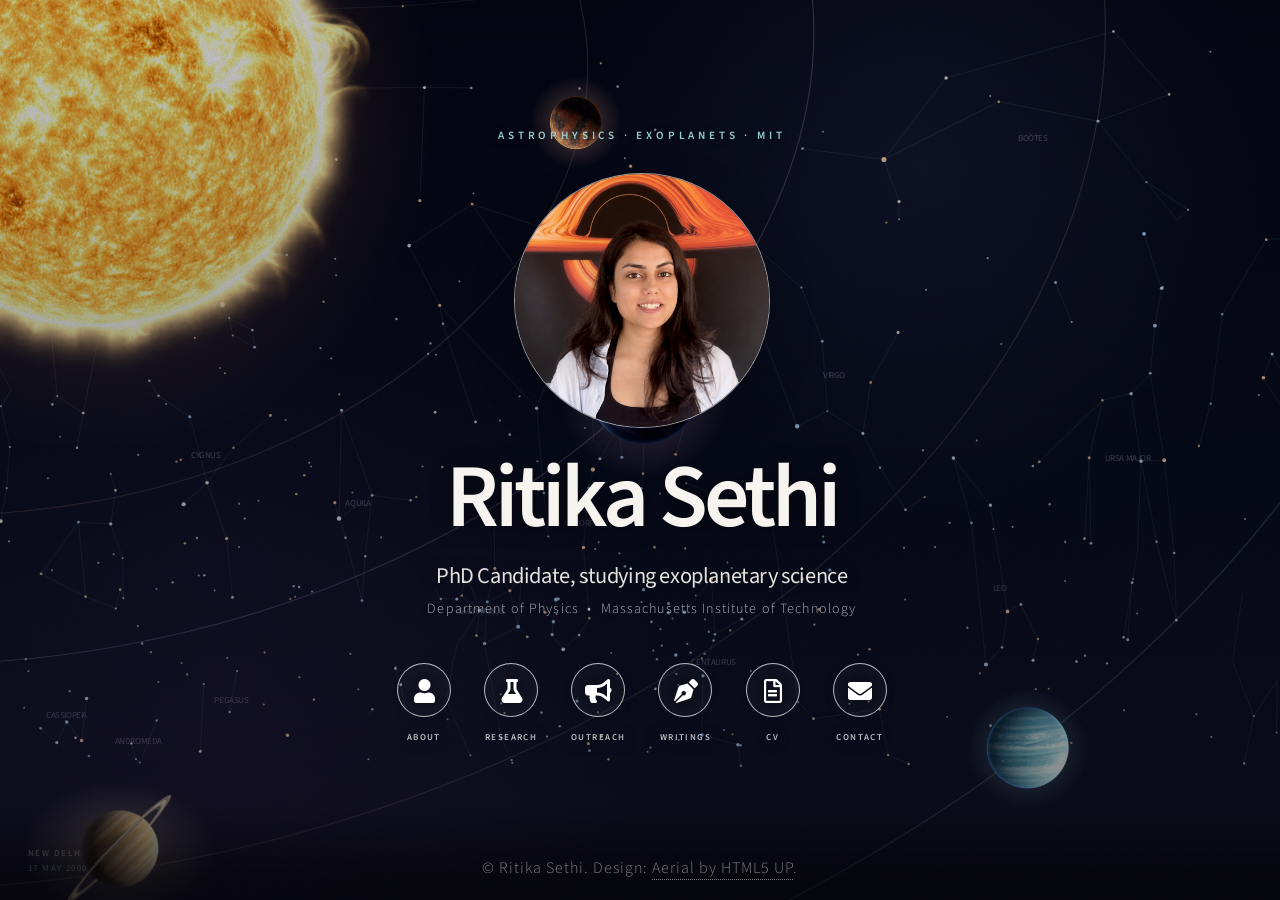
==== commit ce23647c: "Harden contact browser compatibility" ====
--- a/index.html
+++ b/index.html
@@ -822,6 +822,8 @@
 					panel.toggleAttribute('inert', !open);
 					trigger.setAttribute('aria-expanded', String(open));
 					main.toggleAttribute('inert', open);
+					if (open) main.setAttribute('aria-hidden', 'true');
+					else main.removeAttribute('aria-hidden');
 					document.body.classList.toggle('modal-open', open);
 					if (open) {
 						placard.scrollTop = 0;
--- a/assets/css/styles.css
+++ b/assets/css/styles.css
@@ -384,8 +384,11 @@
 
 .contact-placard {
 	width: min(58rem, 94vw);
+	max-height: 84vh;
+	max-height: 84dvh;
 	background: linear-gradient(145deg, rgba(8, 11, 27, 0.975), rgba(19, 16, 35, 0.955));
 	box-shadow: 0 2rem 7rem rgba(0, 0, 0, 0.66), inset 0 1px 0 rgba(255, 255, 255, 0.065);
+	-webkit-overflow-scrolling: touch;
 }
 
 .contact-layout {
@@ -393,7 +396,11 @@
 	grid-template-columns: minmax(0, 1.35fr) minmax(15rem, 0.85fr);
 	gap: clamp(2.5rem, 6vw, 5rem);
 	align-items: start;
-}
+	width: 100%;
+}
+
+.contact-layout > *,
+.contact-link > span:last-child { min-width: 0; }
 
 .contact-intro {
 	max-width: 37rem;
@@ -435,10 +442,16 @@
 
 .contact-link:last-child { border-bottom: 0; }
 
-.contact-link:hover,
 .contact-link:focus-visible {
 	border-color: rgba(199, 184, 229, 0.48);
 	transform: translateX(0.22rem);
+}
+
+@media (hover: hover) {
+	.contact-link:hover {
+		border-color: rgba(199, 184, 229, 0.48);
+		transform: translateX(0.22rem);
+	}
 }
 
 .contact-link-icon,
@@ -1064,6 +1077,7 @@
 	.research-card-footer .research-paper-links a { min-height: 0; padding: 0.08rem 0; }
 	.research-card-footer .research-turn-prompt { align-self: flex-end; }
 	.contact-layout { grid-template-columns: 1fr; gap: 2.3rem; }
+	.contact-placard { max-height: 90vh; max-height: 90dvh; }
 	.contact-office { padding: 1.8rem 0 0; border-top: 1px solid rgba(199, 184, 229, 0.2); border-left: 0; }
 	.contact-placard .contact-intro h2 { font-size: 2.2rem; }
 	.contact-placard .contact-intro p { font-size: 1rem; line-height: 1.6; }
@@ -1079,6 +1093,15 @@
 	backdrop-filter: none;
 }
 
+.is-safari .contact-placard {
+	-webkit-font-smoothing: antialiased;
+	-webkit-transform: translateY(1rem) scale(0.985);
+}
+
+.is-safari .contact-panel-layer.is-visible .contact-placard {
+	-webkit-transform: translateY(0) scale(1);
+}
+
 @media (prefers-reduced-motion: reduce) {
 	.research-card-inner { transition-duration: 0.01ms; }
 	.contact-link { transition-duration: 0.01ms; }
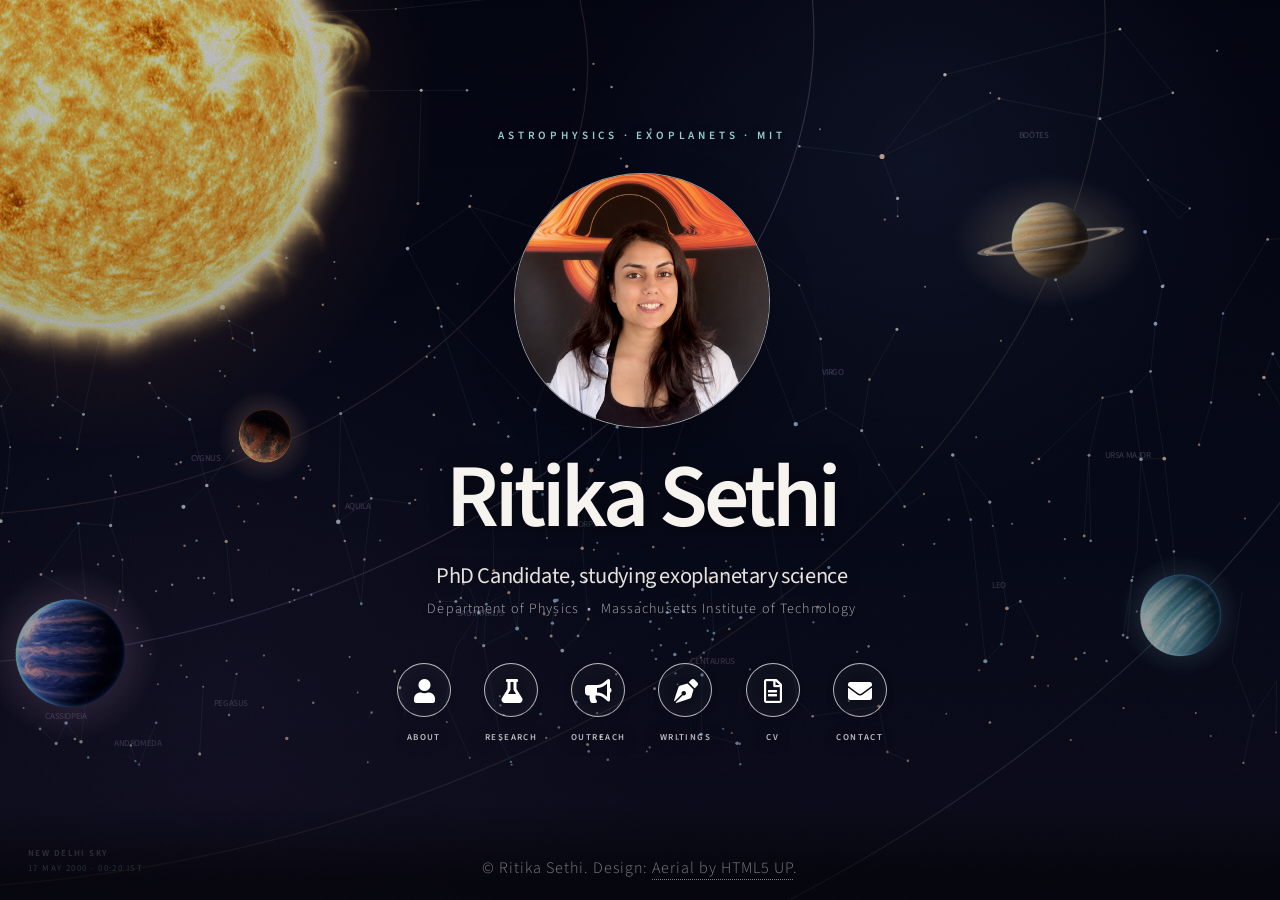
==== commit c8fe84c9: "Update contact introduction" ====
--- a/index.html
+++ b/index.html
@@ -411,7 +411,7 @@
 						<div class="contact-primary">
 							<div class="contact-intro">
 								<h2 id="contact-title">Get in touch</h2>
-								<p>I am always happy to talk about exoplanets, planetary evolution, collaborations, or science communication.</p>
+								<p>I'm always happy to talk about science, dynamics, collaborations, or science communication.</p>
 							</div>
 							<nav class="contact-links" aria-label="Contact and social links">
 								<a class="contact-link" href="mailto:rsethi@mit.edu" aria-label="Email Ritika Sethi at rsethi@mit.edu">
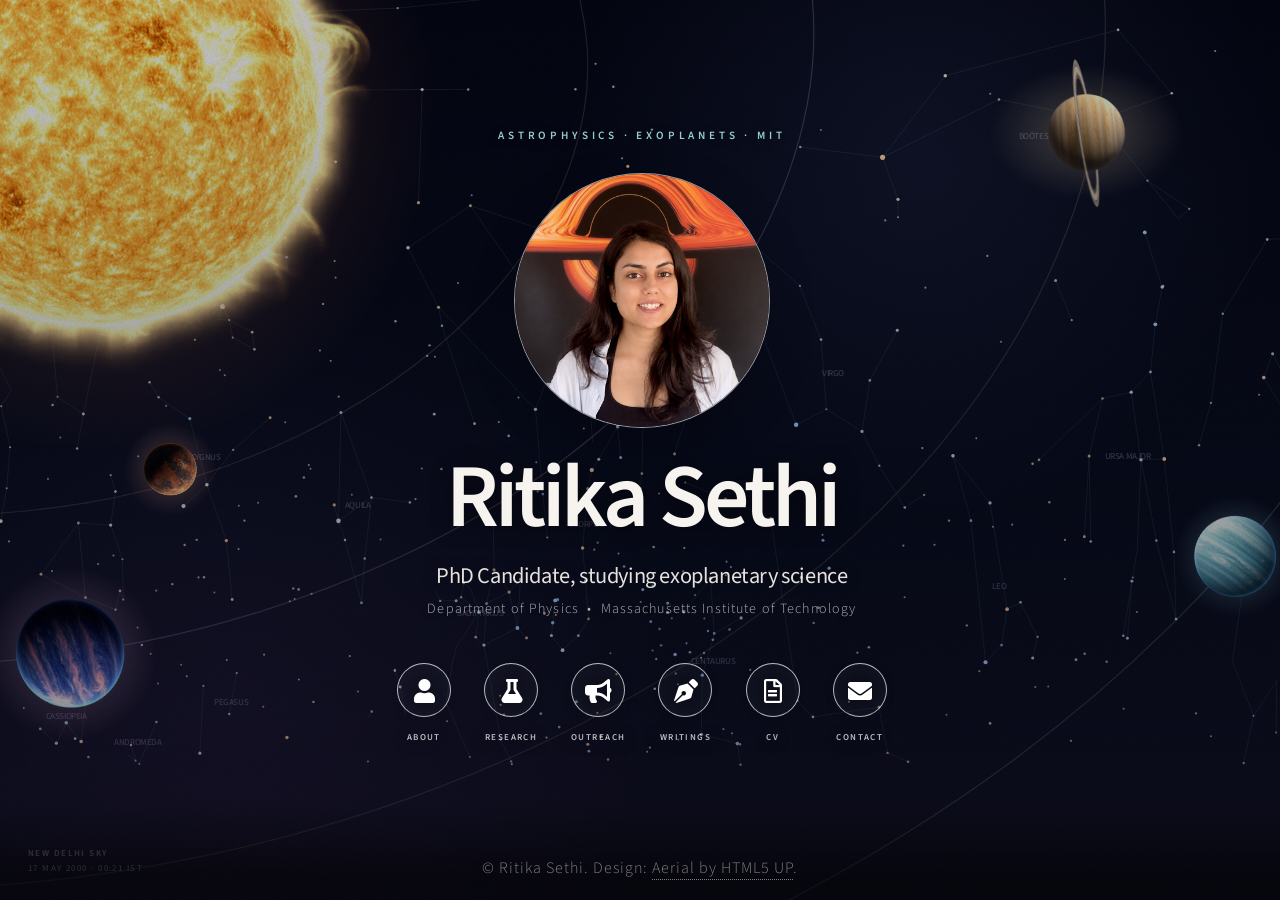
==== commit 0343b83c: "Add technical SEO foundation" ====
--- a/index.html
+++ b/index.html
@@ -7,11 +7,74 @@
 -->
 <html lang="en">
 	<head>
-		<title>Ritika Sethi | Exoplanetary Science</title>
+		<title>Ritika Sethi | Exoplanet Researcher at MIT</title>
 		<meta charset="utf-8" />
 		<meta name="viewport" content="width=device-width, initial-scale=1, user-scalable=no" />
-		<meta name="description" content="Ritika Sethi is a PhD candidate at MIT studying exoplanetary science." />
+		<meta name="description" content="Ritika Sethi is an MIT Physics PhD candidate researching exoplanet dynamics, planetary evolution, occurrence rates, and orbital architectures." />
+		<meta name="author" content="Ritika Sethi" />
+		<meta name="robots" content="index, follow, max-image-preview:large" />
 		<meta name="theme-color" content="#080b18" />
+		<link rel="canonical" href="https://sethiritika.github.io/" />
+		<link rel="icon" type="image/png" sizes="64x64" href="assets/images/favicon.png" />
+		<link rel="apple-touch-icon" href="assets/images/planet-rocky-display.png" />
+		<meta property="og:type" content="profile" />
+		<meta property="og:site_name" content="Ritika Sethi" />
+		<meta property="og:title" content="Ritika Sethi | Exoplanet Researcher at MIT" />
+		<meta property="og:description" content="Research on exoplanet dynamics, planetary evolution, occurrence rates, and orbital architectures." />
+		<meta property="og:url" content="https://sethiritika.github.io/" />
+		<meta property="og:image" content="https://sethiritika.github.io/assets/images/ritika-profile-v2.png" />
+		<meta property="og:image:width" content="900" />
+		<meta property="og:image:height" content="900" />
+		<meta property="og:image:alt" content="Portrait of Ritika Sethi" />
+		<meta property="profile:first_name" content="Ritika" />
+		<meta property="profile:last_name" content="Sethi" />
+		<meta name="twitter:card" content="summary" />
+		<meta name="twitter:title" content="Ritika Sethi | Exoplanet Researcher at MIT" />
+		<meta name="twitter:description" content="Research on exoplanet dynamics, planetary evolution, occurrence rates, and orbital architectures." />
+		<meta name="twitter:image" content="https://sethiritika.github.io/assets/images/ritika-profile-v2.png" />
+		<meta name="twitter:image:alt" content="Portrait of Ritika Sethi" />
+		<script type="application/ld+json">
+		{
+			"@context": "https://schema.org",
+			"@type": "ProfilePage",
+			"@id": "https://sethiritika.github.io/#profile",
+			"url": "https://sethiritika.github.io/",
+			"name": "Ritika Sethi | Exoplanet Researcher at MIT",
+			"mainEntity": {
+				"@type": "Person",
+				"@id": "https://sethiritika.github.io/#ritika-sethi",
+				"name": "Ritika Sethi",
+				"url": "https://sethiritika.github.io/",
+				"image": "https://sethiritika.github.io/assets/images/ritika-profile-v2.png",
+				"jobTitle": "PhD Candidate in Physics",
+				"description": "MIT researcher studying exoplanet dynamics, planetary evolution, occurrence rates, and orbital architectures.",
+				"affiliation": [
+					{
+						"@type": "CollegeOrUniversity",
+						"name": "Massachusetts Institute of Technology",
+						"url": "https://www.mit.edu/"
+					},
+					{
+						"@type": "Organization",
+						"name": "MIT Kavli Institute for Astrophysics and Space Research",
+						"url": "https://space.mit.edu/"
+					}
+				],
+				"knowsAbout": [
+					"Exoplanets",
+					"Planetary dynamics",
+					"Planetary evolution",
+					"Planet occurrence rates",
+					"Orbital architectures"
+				],
+				"sameAs": [
+					"https://scholar.google.com/citations?user=SPMvAXYAAAAJ&hl=en",
+					"https://www.linkedin.com/in/ritika-sethi-a97131249/",
+					"https://www.instagram.com/prettyqrious/"
+				]
+			}
+		}
+		</script>
 		<script>if (/^((?!chrome|crios|android|edg).)*safari/i.test(navigator.userAgent)) document.documentElement.classList.add('is-safari');</script>
 		<link rel="stylesheet" href="assets/css/main.css" />
 		<link rel="stylesheet" href="assets/css/styles.css" />
--- a/assets/css/styles.css
+++ b/assets/css/styles.css
@@ -272,7 +272,7 @@
 	display: grid;
 	place-items: center;
 	padding: clamp(1rem, 4vw, 3rem);
-	background: rgba(2, 4, 13, 0.28);
+	background: rgba(2, 4, 13, 0.62);
 	opacity: 0;
 	visibility: hidden;
 	pointer-events: none;
@@ -294,8 +294,8 @@
 	padding: clamp(2rem, 5vw, 4.5rem);
 	border: 1px solid rgba(199, 184, 229, 0.34);
 	border-radius: 1.1rem;
-	background: linear-gradient(145deg, rgba(8, 11, 27, 0.84), rgba(19, 16, 35, 0.72));
-	box-shadow: 0 2rem 7rem rgba(0, 0, 0, 0.48), inset 0 1px 0 rgba(255, 255, 255, 0.06);
+	background: linear-gradient(145deg, rgba(8, 11, 27, 0.975), rgba(19, 16, 35, 0.955));
+	box-shadow: 0 2rem 7rem rgba(0, 0, 0, 0.66), inset 0 1px 0 rgba(255, 255, 255, 0.065);
 	backdrop-filter: none;
 	-webkit-backdrop-filter: none;
 	overflow-y: auto;
@@ -361,17 +361,9 @@
 .about-placard p { margin: 0 0 1.35rem; }
 .about-placard strong { color: rgba(255,255,255,0.96); font-weight: 600; }
 
-.research-panel-layer { background: rgba(2, 4, 13, 0.62); }
-
-.contact-panel-layer { background: rgba(2, 4, 13, 0.62); }
-
-.coming-soon-panel-layer { background: rgba(2, 4, 13, 0.62); }
-
 .coming-soon-placard {
 	width: min(34rem, 92vw);
 	padding-block: clamp(4rem, 10vw, 6.5rem);
-	background: linear-gradient(145deg, rgba(8, 11, 27, 0.975), rgba(19, 16, 35, 0.955));
-	box-shadow: 0 2rem 7rem rgba(0, 0, 0, 0.66), inset 0 1px 0 rgba(255, 255, 255, 0.065);
 	text-align: center;
 }
 
@@ -386,8 +378,6 @@
 	width: min(58rem, 94vw);
 	max-height: 84vh;
 	max-height: 84dvh;
-	background: linear-gradient(145deg, rgba(8, 11, 27, 0.975), rgba(19, 16, 35, 0.955));
-	box-shadow: 0 2rem 7rem rgba(0, 0, 0, 0.66), inset 0 1px 0 rgba(255, 255, 255, 0.065);
 	-webkit-overflow-scrolling: touch;
 }
 
@@ -505,11 +495,6 @@
 	font-style: normal;
 	font-size: 0.86rem;
 	line-height: 1.65;
-}
-
-.research-placard {
-	background: linear-gradient(145deg, rgba(8, 11, 27, 0.975), rgba(19, 16, 35, 0.955));
-	box-shadow: 0 2rem 7rem rgba(0, 0, 0, 0.66), inset 0 1px 0 rgba(255, 255, 255, 0.065);
 }
 
 .research-intro {
@@ -1088,7 +1073,7 @@
 
 /* Safari renders stacked backdrop blurs and SVG drop shadows very expensively. */
 .is-safari .about-placard {
-	background: linear-gradient(145deg, rgba(8, 11, 27, 0.96), rgba(19, 16, 35, 0.94));
+	background: linear-gradient(145deg, rgba(8, 11, 27, 0.975), rgba(19, 16, 35, 0.955));
 	-webkit-backdrop-filter: none;
 	backdrop-filter: none;
 }
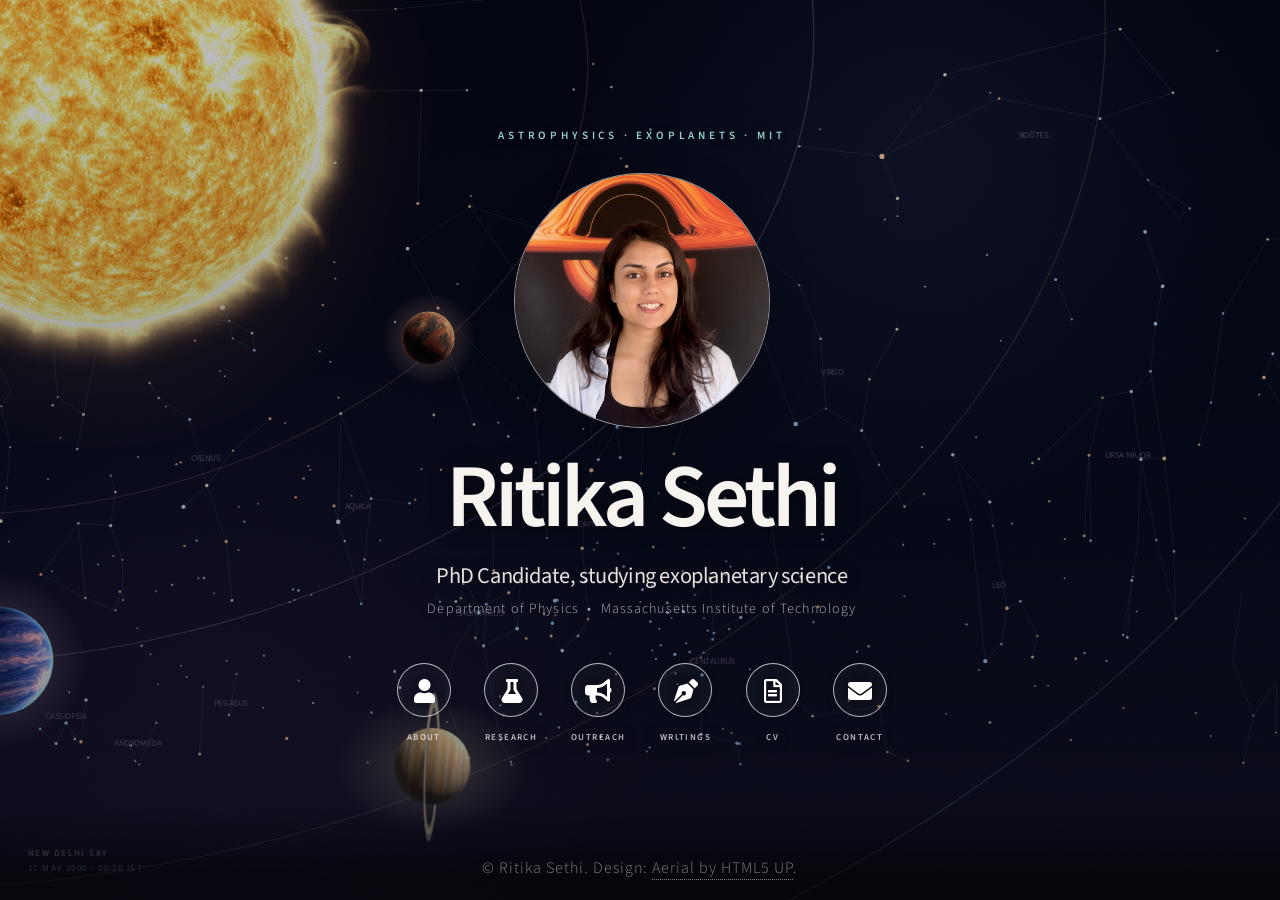
==== commit 3f6052f3: "Add Cloudflare Web Analytics" ====
--- a/index.html
+++ b/index.html
@@ -950,5 +950,8 @@
 			};
 			window.onorientationchange = function() { document.body.scrollTop = 0; };
 		</script>
+		<!-- Cloudflare Web Analytics -->
+		<script type="module" src="https://static.cloudflareinsights.com/beacon.min.js" data-cf-beacon='{"token":"6f6d022944ea44adbb6f28c6a74daaf4"}'></script>
+		<!-- End Cloudflare Web Analytics -->
 	</body>
 </html>
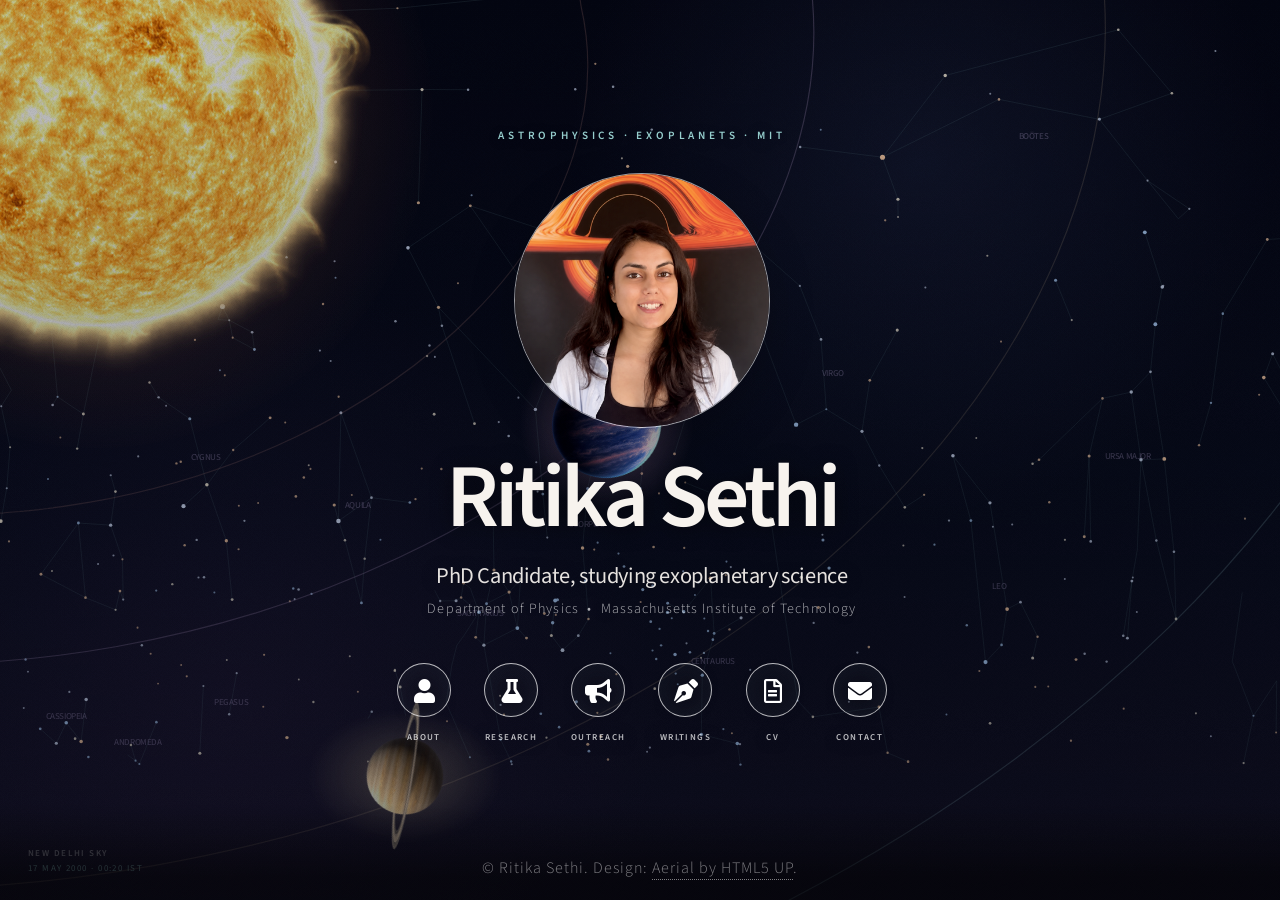
==== commit 746371ca: "Remove office address from contact" ====
--- a/index.html
+++ b/index.html
@@ -491,11 +491,6 @@
 								</a>
 							</nav>
 						</div>
-						<aside class="contact-office" aria-labelledby="contact-office-title">
-							<span class="contact-office-icon fas fa-map-marker-alt" aria-hidden="true"></span>
-							<h3 id="contact-office-title">Office / MIT</h3>
-							<address>MIT Kavli Institute for Astrophysics and Space Research<br />McNair Building (Building 37)<br />70 Vassar St, Cambridge, MA 02139</address>
-						</aside>
 					</div>
 				</article>
 			</section>
--- a/assets/css/styles.css
+++ b/assets/css/styles.css
@@ -375,17 +375,13 @@
 }
 
 .contact-placard {
-	width: min(58rem, 94vw);
+	width: min(46rem, 94vw);
 	max-height: 84vh;
 	max-height: 84dvh;
 	-webkit-overflow-scrolling: touch;
 }
 
 .contact-layout {
-	display: grid;
-	grid-template-columns: minmax(0, 1.35fr) minmax(15rem, 0.85fr);
-	gap: clamp(2.5rem, 6vw, 5rem);
-	align-items: start;
 	width: 100%;
 }
 
@@ -444,8 +440,7 @@
 	}
 }
 
-.contact-link-icon,
-.contact-office-icon {
+.contact-link-icon {
 	display: grid;
 	place-items: center;
 	width: 3.15rem;
@@ -472,29 +467,6 @@
 	font-size: 0.84rem;
 	line-height: 1.4;
 	overflow-wrap: anywhere;
-}
-
-.contact-office {
-	padding: 0.2rem 0 0 clamp(1.5rem, 3vw, 2.4rem);
-	border-left: 1px solid rgba(199, 184, 229, 0.2);
-}
-
-.contact-office-icon { margin-bottom: 1.15rem; }
-
-.contact-office h3 {
-	margin: 0 0 0.75rem;
-	color: var(--paper);
-	font-size: 1rem;
-	font-weight: 600;
-	letter-spacing: 0.025em;
-}
-
-.contact-office address {
-	margin: 0;
-	color: rgba(247, 243, 238, 0.7);
-	font-style: normal;
-	font-size: 0.86rem;
-	line-height: 1.65;
 }
 
 .research-intro {
@@ -1061,9 +1033,7 @@
 	.research-card-footer { align-items: flex-start; flex-direction: column; }
 	.research-card-footer .research-paper-links a { min-height: 0; padding: 0.08rem 0; }
 	.research-card-footer .research-turn-prompt { align-self: flex-end; }
-	.contact-layout { grid-template-columns: 1fr; gap: 2.3rem; }
 	.contact-placard { max-height: 90vh; max-height: 90dvh; }
-	.contact-office { padding: 1.8rem 0 0; border-top: 1px solid rgba(199, 184, 229, 0.2); border-left: 0; }
 	.contact-placard .contact-intro h2 { font-size: 2.2rem; }
 	.contact-placard .contact-intro p { font-size: 1rem; line-height: 1.6; }
 	.sidequest-grid { grid-template-columns: 1fr; }
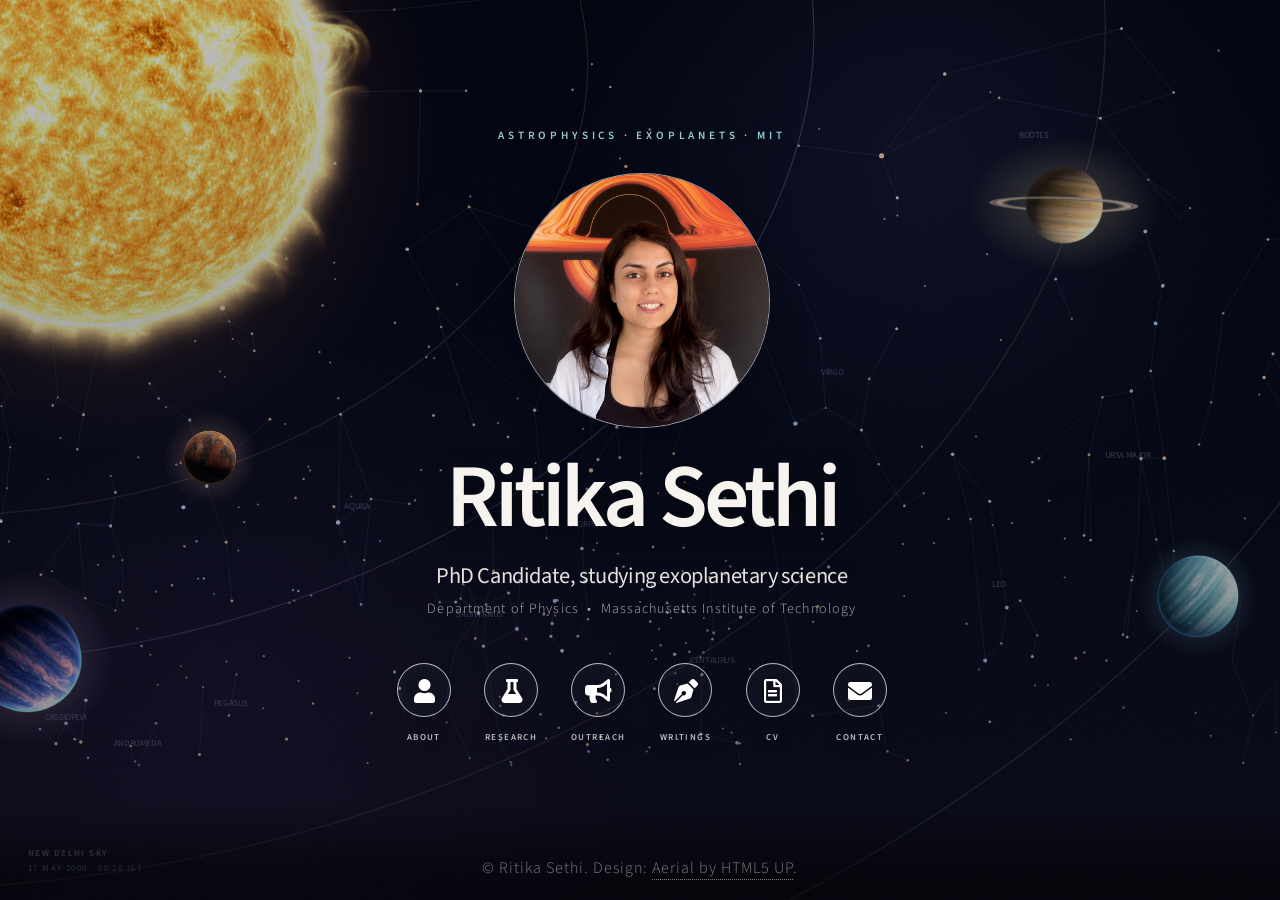
==== commit 108e041d: "Fix contact rendering in Safari" ====
--- a/index.html
+++ b/index.html
@@ -880,8 +880,6 @@
 					panel.toggleAttribute('inert', !open);
 					trigger.setAttribute('aria-expanded', String(open));
 					main.toggleAttribute('inert', open);
-					if (open) main.setAttribute('aria-hidden', 'true');
-					else main.removeAttribute('aria-hidden');
 					document.body.classList.toggle('modal-open', open);
 					if (open) {
 						placard.scrollTop = 0;
--- a/assets/css/styles.css
+++ b/assets/css/styles.css
@@ -1048,15 +1048,6 @@
 	backdrop-filter: none;
 }
 
-.is-safari .contact-placard {
-	-webkit-font-smoothing: antialiased;
-	-webkit-transform: translateY(1rem) scale(0.985);
-}
-
-.is-safari .contact-panel-layer.is-visible .contact-placard {
-	-webkit-transform: translateY(0) scale(1);
-}
-
 @media (prefers-reduced-motion: reduce) {
 	.research-card-inner { transition-duration: 0.01ms; }
 	.contact-link { transition-duration: 0.01ms; }
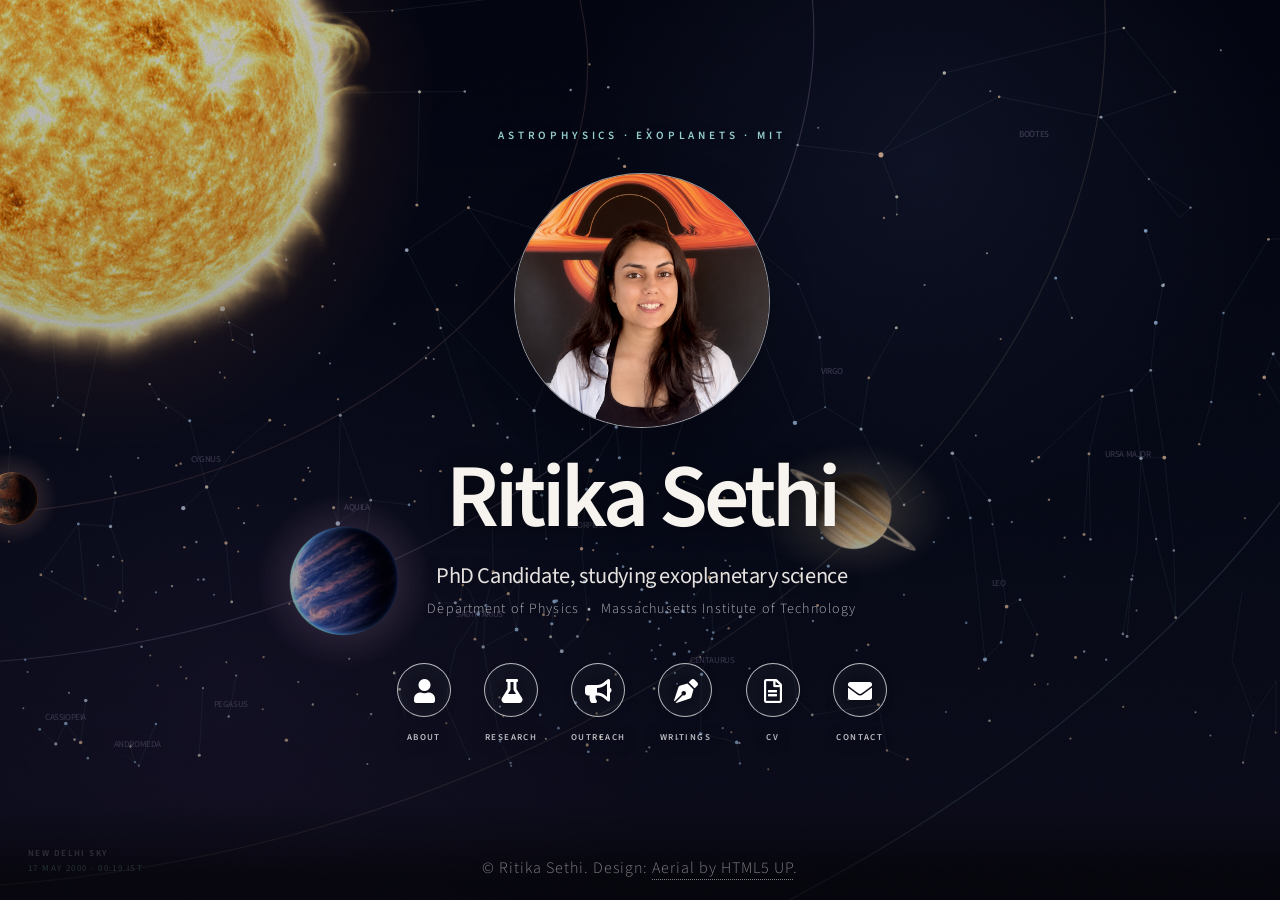
==== commit de9f5a53: "Refresh cached website styles" ====
--- a/index.html
+++ b/index.html
@@ -77,7 +77,7 @@
 		</script>
 		<script>if (/^((?!chrome|crios|android|edg).)*safari/i.test(navigator.userAgent)) document.documentElement.classList.add('is-safari');</script>
 		<link rel="stylesheet" href="assets/css/main.css" />
-		<link rel="stylesheet" href="assets/css/styles.css" />
+		<link rel="stylesheet" href="assets/css/styles.css?v=20260925-2" />
 		<noscript><link rel="stylesheet" href="assets/css/noscript.css" /></noscript>
 	</head>
 	<body class="is-preload">
